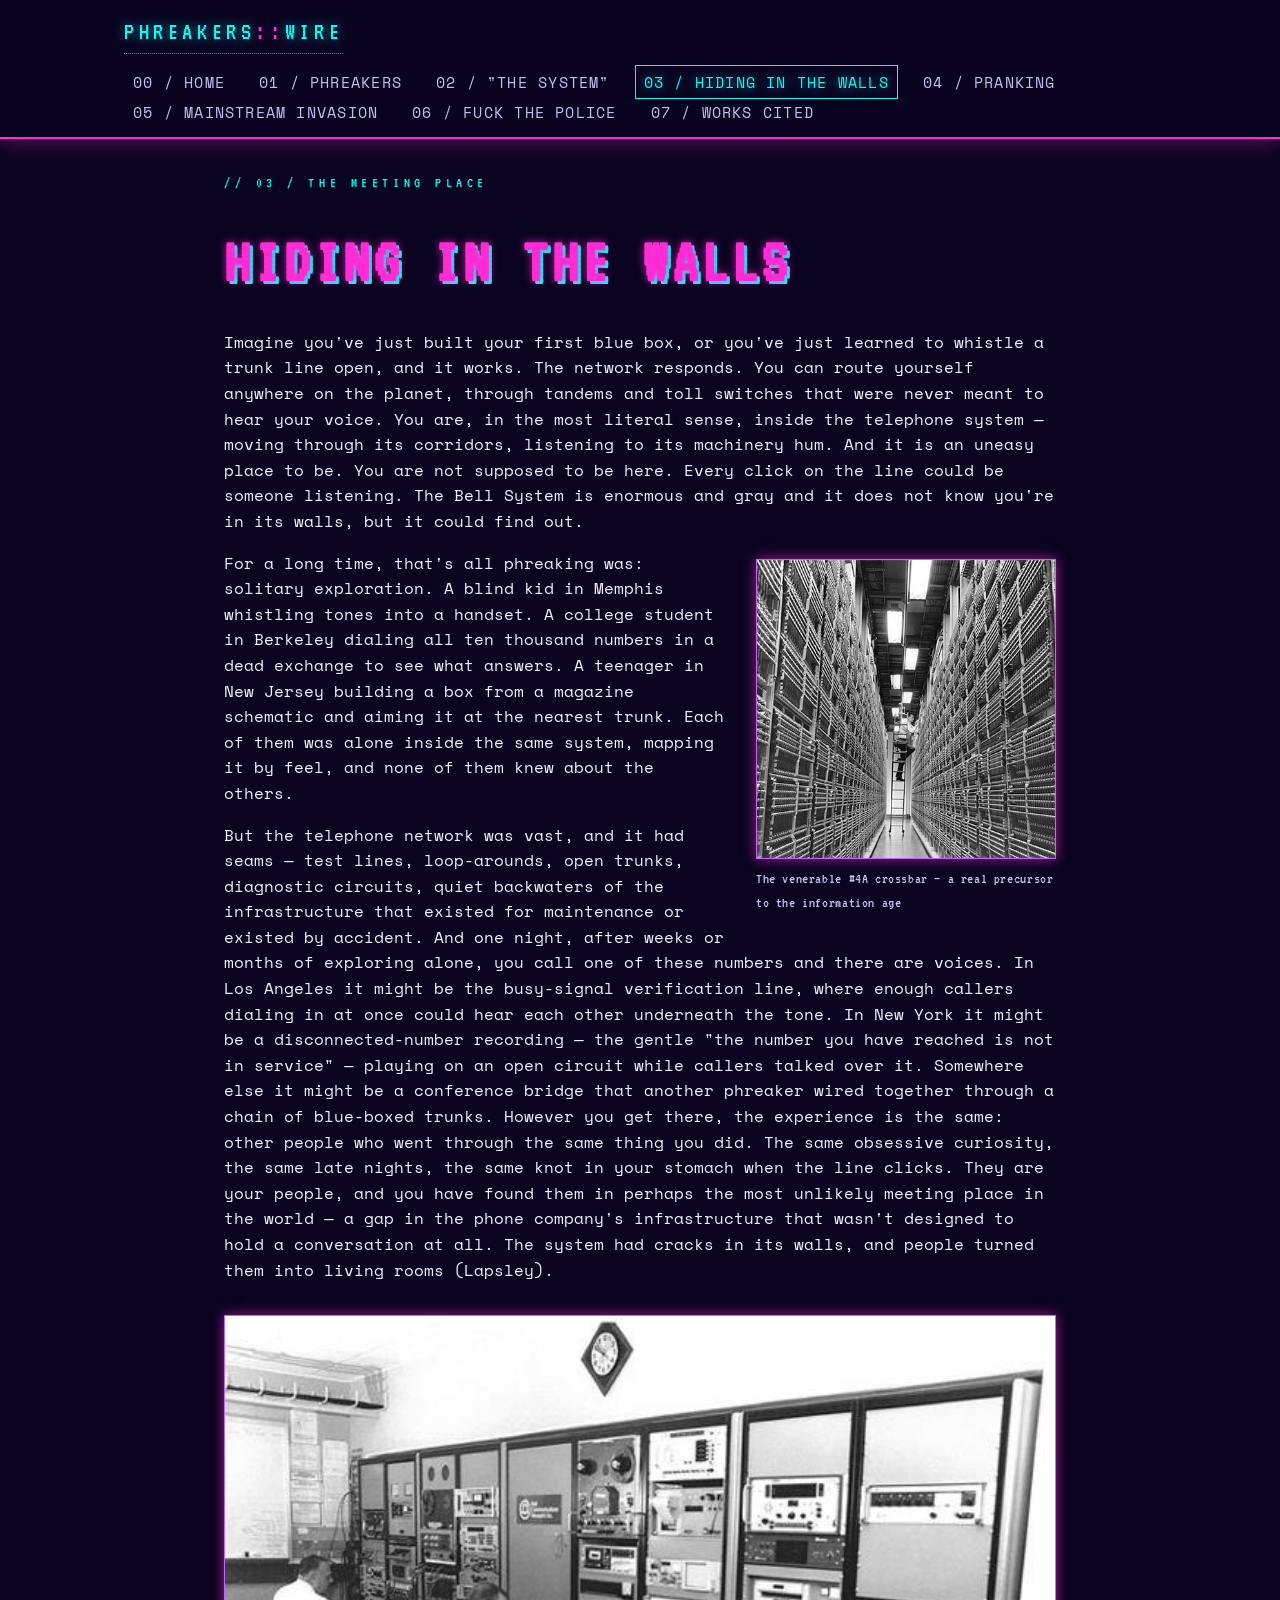
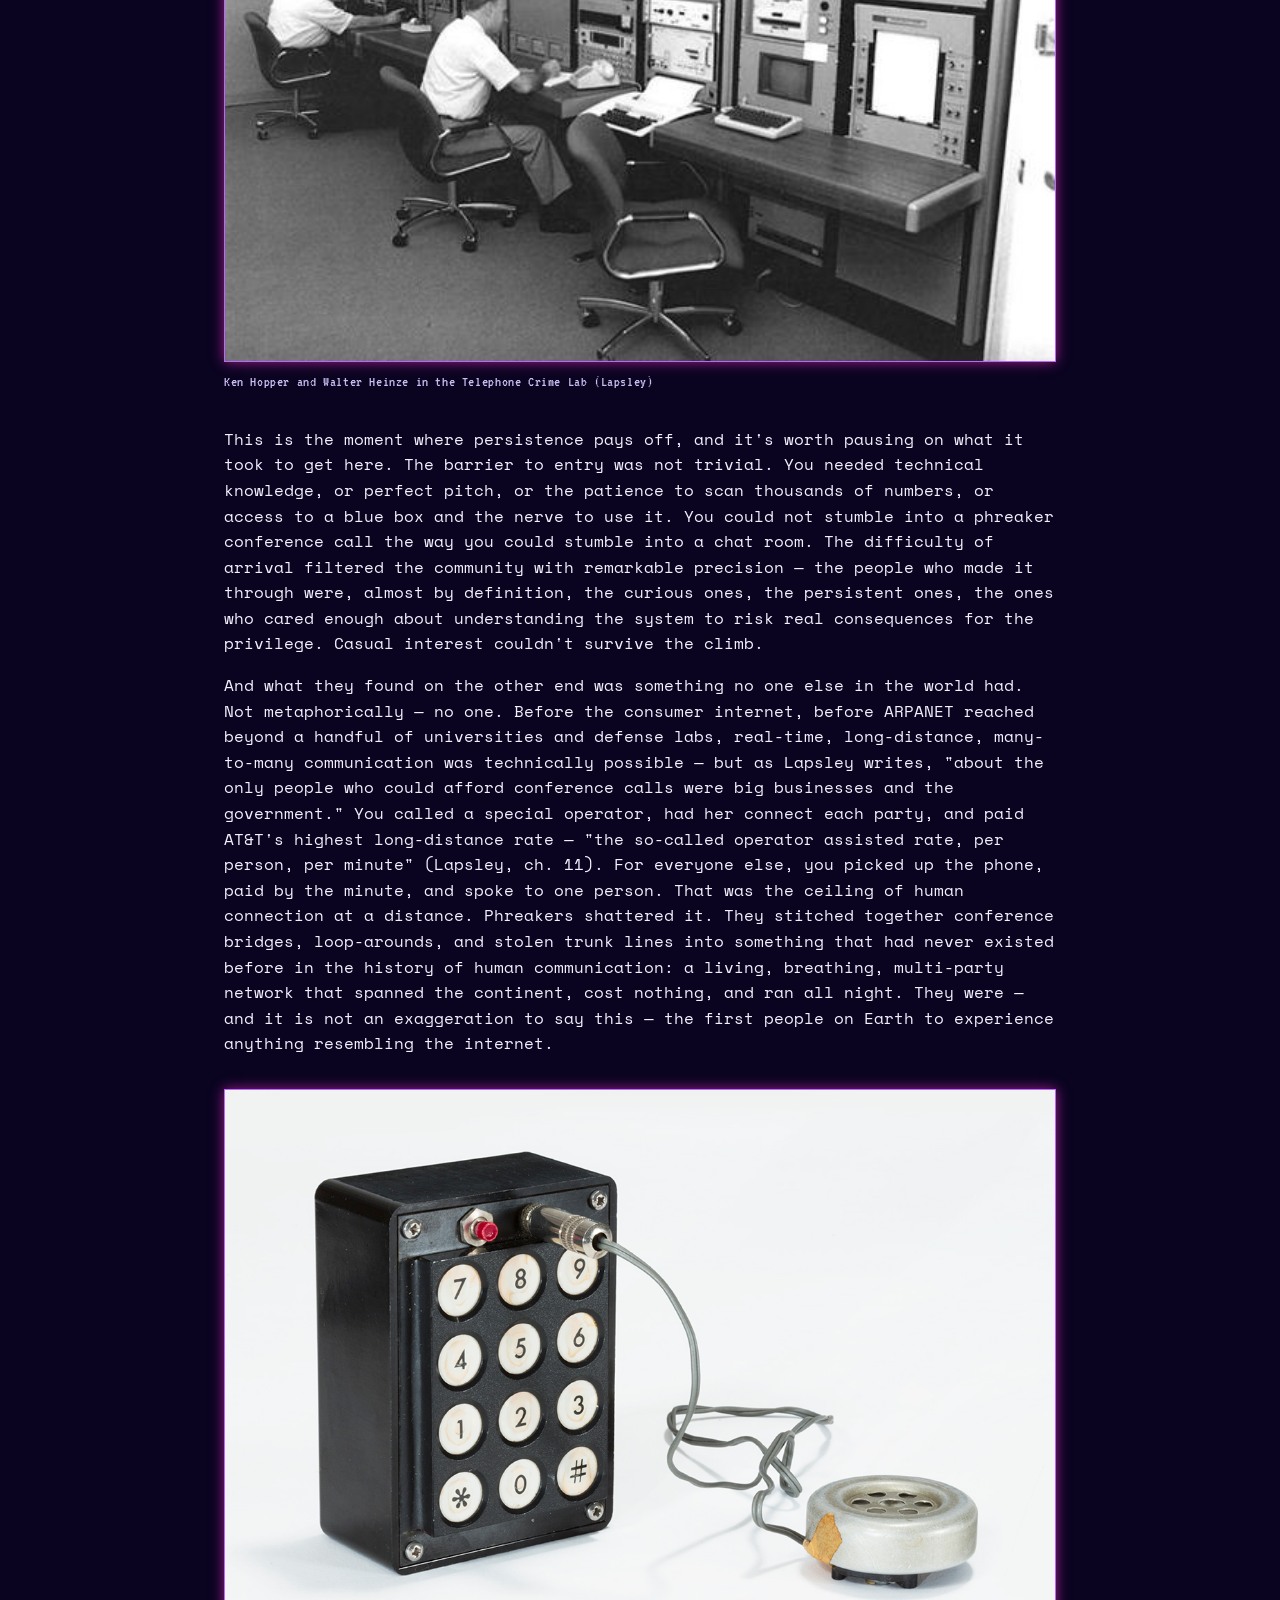
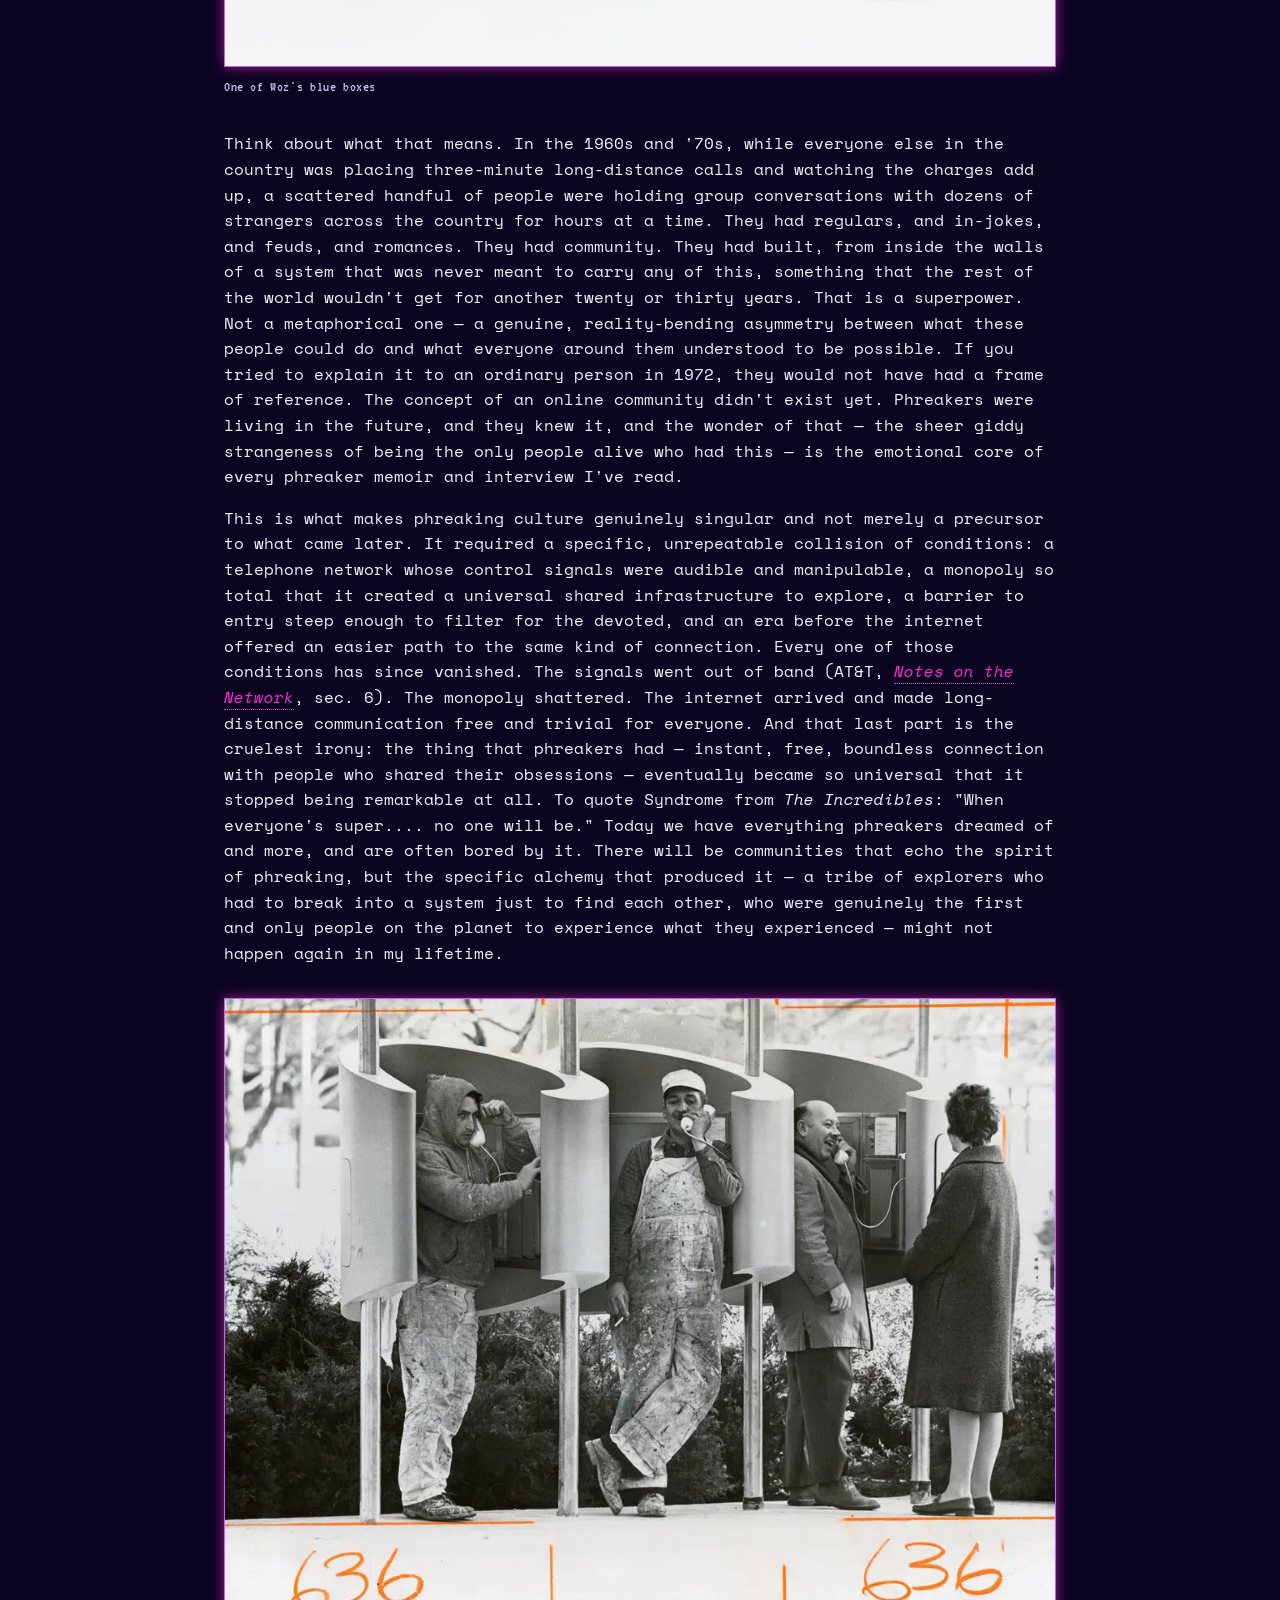
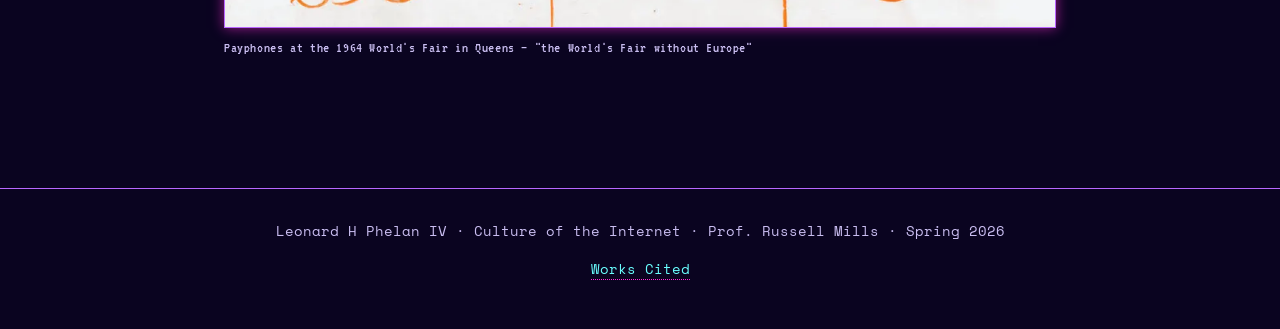
==== pages/hiding-in-the-walls.html @ a0d48038 "updates" ====
<!doctype html>
<html lang="en">
<head>
  <meta charset="utf-8" />
  <meta name="viewport" content="width=device-width, initial-scale=1" />
  <title>Hiding in the Walls // PHREAKERS :: WIRE</title>
  <link rel="icon" type="image/png" href="/assets/favicon.png" />
  <link rel="preconnect" href="https://fonts.googleapis.com" />
  <link rel="preconnect" href="https://fonts.gstatic.com" crossorigin />
  <link rel="stylesheet" href="https://fonts.googleapis.com/css2?family=VT323&family=Space+Mono:wght@400;700&display=swap" />
  <link rel="stylesheet" href="/css/theme.css" />
</head>
<body>
  <div id="site-header"></div>

  <main class="page">
    <p class="section-label">// 03 / the meeting place</p>
    <h1>HIDING IN THE WALLS</h1>

    <p>
      Imagine you've just built your first blue box, or you've just learned to
      whistle a trunk line open, and it works. The network responds. You can route
      yourself anywhere on the planet, through tandems and toll switches that were
      never meant to hear your voice. You are, in the most literal sense, inside the
      telephone system — moving through its corridors, listening to its machinery hum.
      And it is an uneasy place to be. You are not supposed to be here. Every click on
      the line could be someone listening. The Bell System is enormous and gray and it
      does not know you're in its walls, but it could find out.
    </p>

    <figure class="fig-right">
      <img src="/images/crossbar.jpg" alt="A #4A crossbar switching machine" />
      <figcaption>The venerable #4A crossbar — a real precursor to the information age</figcaption>
    </figure>

    <p>
      For a long time, that's all phreaking was: solitary exploration. A blind kid in
      Memphis whistling tones into a handset. A college student in Berkeley dialing all
      ten thousand numbers in a dead exchange to see what answers. A teenager in
      New Jersey building a box from a magazine schematic and aiming it at the nearest
      trunk. Each of them was alone inside the same system, mapping it by feel, and
      none of them knew about the others.
    </p>
    <p>
      But the telephone network was vast, and it had seams — test lines, loop-arounds,
      open trunks, diagnostic circuits, quiet backwaters of the infrastructure that
      existed for maintenance or existed by accident. And one night, after weeks or
      months of exploring alone, you call one of these numbers and there are voices. In
      Los Angeles it might be the busy-signal verification line, where enough callers
      dialing in at once could hear each other underneath the tone. In New York it might
      be a disconnected-number recording — the gentle "the number you have reached is
      not in service" — playing on an open circuit while callers talked over it.
      Somewhere else it might be a conference bridge that another phreaker wired together
      through a chain of blue-boxed trunks. However you get there, the experience is the
      same: other people who went through the same thing you did. The same obsessive
      curiosity, the same late nights, the same knot in your stomach when the line
      clicks. They are your people, and you have found them in perhaps the most unlikely
      meeting place in the world — a gap in the phone company's infrastructure that
      wasn't designed to hold a conversation at all. The system had cracks in its walls,
      and people turned them into living rooms (Lapsley).
    </p>

    <figure>
      <img src="/images/telephone-crime-lab.jpg" alt="Ken Hopper and Walter Heinze in the Telephone Crime Lab" />
      <figcaption>Ken Hopper and Walter Heinze in the Telephone Crime Lab (Lapsley)</figcaption>
    </figure>

    <p>
      This is the moment where persistence pays off, and it's worth pausing on what it
      took to get here. The barrier to entry was not trivial. You needed technical
      knowledge, or perfect pitch, or the patience to scan thousands of numbers, or
      access to a blue box and the nerve to use it. You could not stumble into a
      phreaker conference call the way you could stumble into a chat room. The
      difficulty of arrival filtered the community with remarkable precision — the
      people who made it through were, almost by definition, the curious ones, the
      persistent ones, the ones who cared enough about understanding the system to
      risk real consequences for the privilege. Casual interest couldn't survive the
      climb.
    </p>
    <p>
      And what they found on the other end was something no one else in the world had.
      Not metaphorically — no one. Before the consumer internet, before ARPANET reached
      beyond a handful of universities and defense labs, real-time, long-distance,
      many-to-many communication was technically possible — but as Lapsley writes,
      "about the only people who could afford conference calls were big businesses and
      the government." You called a special operator, had her connect each party, and
      paid AT&amp;T's highest long-distance rate — "the so-called operator assisted
      rate, per person, per minute" (Lapsley, ch. 11). For everyone else, you picked up
      the phone, paid by the minute, and spoke to one person. That was the ceiling of
      human connection at a distance. Phreakers shattered it. They stitched together
      conference bridges, loop-arounds, and stolen trunk lines into something that had
      never existed before in the history of human communication: a living, breathing,
      multi-party network that spanned the continent, cost nothing, and ran all night.
      They were — and it is not an exaggeration to say this — the first people on Earth
      to experience anything resembling the internet.
    </p>

    <figure>
      <img src="/images/woz-blue-box.jpg" alt="One of Steve Wozniak's blue boxes" />
      <figcaption>One of Woz's blue boxes</figcaption>
    </figure>

    <p>
      Think about what that means. In the 1960s and '70s, while everyone else in the
      country was placing three-minute long-distance calls and watching the charges add
      up, a scattered handful of people were holding group conversations with dozens of
      strangers across the country for hours at a time. They had regulars, and in-jokes,
      and feuds, and romances. They had community. They had built, from inside the walls
      of a system that was never meant to carry any of this, something that the rest of
      the world wouldn't get for another twenty or thirty years. That is a superpower.
      Not a metaphorical one — a genuine, reality-bending asymmetry between what these
      people could do and what everyone around them understood to be possible. If you
      tried to explain it to an ordinary person in 1972, they would not have had a frame
      of reference. The concept of an online community didn't exist yet. Phreakers were
      living in the future, and they knew it, and the wonder of that — the sheer giddy
      strangeness of being the only people alive who had this — is the emotional core of
      every phreaker memoir and interview I've read.
    </p>
    <p>
      This is what makes phreaking culture genuinely singular and not merely a precursor
      to what came later. It required a specific, unrepeatable collision of conditions: a
      telephone network whose control signals were audible and manipulable, a monopoly so
      total that it created a universal shared infrastructure to explore, a barrier to
      entry steep enough to filter for the devoted, and an era before the internet
      offered an easier path to the same kind of connection. Every one of those conditions
      has since vanished. The signals went out of band (AT&amp;T,
      <a href="/documents/notn1980.pdf"><em>Notes on the Network</em></a>, sec. 6). The
      monopoly shattered. The internet arrived and made long-distance communication free
      and trivial for everyone. And that last part is the cruelest irony: the thing that
      phreakers had — instant, free, boundless connection with people who shared their
      obsessions — eventually became so universal that it stopped being remarkable at all.
      To quote Syndrome from <em>The Incredibles</em>: "When everyone's super.... no one
      will be." Today we have everything phreakers dreamed of and more, and are often
      bored by it. There will be communities that echo the spirit of phreaking, but the
      specific alchemy that produced it — a tribe of explorers who had to break into a
      system just to find each other, who were genuinely the first and only people on the
      planet to experience what they experienced — might not happen again in my lifetime.
    </p>

    <figure>
      <img src="/images/payphones.webp" alt="Row of payphones at the 1964 World's Fair" />
      <figcaption>Payphones at the 1964 World's Fair in Queens — "the World's Fair without Europe"</figcaption>
    </figure>
  </main>

  <div id="site-footer"></div>
  <script src="/js/nav.js"></script>
</body>
</html>
---- css/theme.css ----
/* ============================================================
   PHREAKERS // vaporwave theme
   palette + typography + base elements
   ============================================================ */

:root {
  --bg-deep:      #0a0420;
  --bg:           #1a0933;
  --bg-soft:      #2d1b4e;
  --grid:         #ff2cd6;
  --magenta:      #ff2cd6;
  --cyan:         #00fff7;
  --cyan-soft:    #6affff;
  --violet:       #b967ff;
  --yellow:       #fffb96;
  --ink:          #f5f0ff;
  --ink-dim:      #c9bdf0;
  --shadow-pink:  0 0 12px rgba(255, 44, 214, 0.6);
  --shadow-cyan:  0 0 12px rgba(0, 255, 247, 0.6);

  --font-display: "VT323", "IBM Plex Mono", "Courier New", monospace;
  --font-body:    "Space Mono", "IBM Plex Mono", "Courier New", monospace;
}

* { box-sizing: border-box; }

html, body {
  margin: 0;
  padding: 0;
  background: var(--bg-deep);
  color: var(--ink);
  font-family: var(--font-body);
  font-size: 16px;
  line-height: 1.6;
  min-height: 100vh;
}

/* ------------------------------------------------------------
   background — sun + grid horizon, fixed behind everything
   ------------------------------------------------------------ */
body::before {
  content: "";
  position: fixed;
  inset: 0;
  z-index: -2;
  background:
    radial-gradient(ellipse at 50% 38%, rgba(255, 44, 214, 0.35) 0%, transparent 45%),
    radial-gradient(ellipse at 50% 70%, rgba(0, 255, 247, 0.18) 0%, transparent 55%),
    linear-gradient(180deg, #0a0420 0%, #1a0933 45%, #2d1b4e 70%, #ff2cd6 95%, #fffb96 100%);
}

body::after {
  content: "";
  position: fixed;
  inset: 0;
  z-index: -1;
  pointer-events: none;
  background:
    repeating-linear-gradient(
      0deg,
      transparent 0px,
      transparent 3px,
      rgba(0, 0, 0, 0.18) 3px,
      rgba(0, 0, 0, 0.18) 4px
    );
  mix-blend-mode: multiply;
  opacity: 0.55;
}

/* ------------------------------------------------------------
   layout
   ------------------------------------------------------------ */
.page {
  max-width: 880px;
  margin: 0 auto;
  padding: 2rem 1.5rem 6rem;
}

.site-header {
  border-bottom: 2px solid var(--magenta);
  box-shadow: 0 4px 20px rgba(255, 44, 214, 0.3);
  background: rgba(10, 4, 32, 0.85);
  backdrop-filter: blur(4px);
  position: sticky;
  top: 0;
  z-index: 10;
}

.site-header__inner {
  max-width: 1080px;
  margin: 0 auto;
  padding: 0.75rem 1.5rem;
  display: flex;
  align-items: center;
  justify-content: space-between;
  flex-wrap: wrap;
  gap: 1rem;
}

.site-header__brand {
  font-family: var(--font-display);
  font-size: 1.6rem;
  letter-spacing: 0.18em;
  color: var(--cyan);
  text-shadow: var(--shadow-cyan);
  text-decoration: none;
}

.site-header__brand span {
  color: var(--magenta);
  text-shadow: var(--shadow-pink);
}

.site-nav ul {
  list-style: none;
  margin: 0;
  padding: 0;
  display: flex;
  flex-wrap: wrap;
  gap: 0.25rem 1rem;
}

.site-nav a {
  color: var(--ink-dim);
  text-decoration: none;
  font-size: 0.95rem;
  letter-spacing: 0.08em;
  padding: 0.3rem 0.5rem;
  border: 1px solid transparent;
  transition: color 120ms, border-color 120ms, text-shadow 120ms;
}

.site-nav a:hover,
.site-nav a[aria-current="page"] {
  color: var(--cyan);
  border-color: var(--cyan);
  text-shadow: var(--shadow-cyan);
}

.site-footer {
  border-top: 1px solid var(--violet);
  padding: 2rem 1.5rem;
  text-align: center;
  font-size: 0.85rem;
  color: var(--ink-dim);
  background: rgba(10, 4, 32, 0.6);
}

.site-footer a { color: var(--cyan-soft); }

/* ------------------------------------------------------------
   typography
   ------------------------------------------------------------ */
h1, h2, h3 {
  font-family: var(--font-display);
  letter-spacing: 0.06em;
  margin: 2rem 0 1rem;
}

h1 {
  font-size: clamp(2.4rem, 6vw, 4rem);
  color: var(--magenta);
  text-shadow:
    0 0 8px rgba(255, 44, 214, 0.7),
    3px 3px 0 var(--cyan);
  margin-top: 1rem;
}

h2 {
  font-size: clamp(1.6rem, 3.5vw, 2.4rem);
  color: var(--cyan);
  text-shadow: var(--shadow-cyan);
  border-bottom: 1px dashed var(--violet);
  padding-bottom: 0.4rem;
  clear: both;
}

h3 {
  font-size: 1.25rem;
  color: var(--yellow);
}

a {
  color: var(--magenta);
  text-decoration: none;
  border-bottom: 1px dotted var(--magenta);
  transition: color 120ms, border-color 120ms;
}

a:hover {
  color: var(--cyan);
  border-bottom-color: var(--cyan);
}

p { margin: 0 0 1rem; }

blockquote {
  border-left: 3px solid var(--magenta);
  margin: 1.5rem 0;
  padding: 0.5rem 1rem;
  background: rgba(255, 44, 214, 0.08);
  color: var(--ink-dim);
  font-style: italic;
}

code {
  font-family: var(--font-body);
  background: rgba(0, 255, 247, 0.1);
  border: 1px solid rgba(0, 255, 247, 0.3);
  padding: 0.05rem 0.35rem;
  font-size: 0.95em;
  color: var(--cyan-soft);
}

/* ------------------------------------------------------------
   reusable components
   ------------------------------------------------------------ */
.tagline {
  font-family: var(--font-display);
  font-size: 1.4rem;
  color: var(--yellow);
  letter-spacing: 0.2em;
  text-transform: uppercase;
  margin: 0 0 2rem;
  text-shadow: 2px 2px 0 var(--magenta);
}

.card {
  border: 1px solid var(--violet);
  background: rgba(45, 27, 78, 0.5);
  padding: 1.25rem 1.5rem;
  margin: 1rem 0;
  box-shadow: var(--shadow-pink);
}

.section-label {
  font-family: var(--font-display);
  font-size: 0.95rem;
  color: var(--cyan);
  letter-spacing: 0.3em;
  text-transform: uppercase;
}

.scanline-pad {
  position: relative;
  padding: 1rem;
}

/* ------------------------------------------------------------
   home: back button
   ------------------------------------------------------------ */
.section-row {
  display: flex;
  align-items: center;
  gap: 0.75rem;
  margin-top: 1rem;
}

.section-row .section-label {
  margin: 0;
}

.back-btn {
  font-family: var(--font-display);
  font-size: 1.4rem;
  letter-spacing: 0.2em;
  color: var(--cyan);
  text-decoration: none;
  border: none;
  border-bottom: none;
  white-space: nowrap;
  transition: color 120ms, text-shadow 120ms;
}

.back-btn:hover {
  color: var(--magenta);
  text-shadow: var(--shadow-pink);
  border-bottom: none;
}

/* ------------------------------------------------------------
   home: nav cards
   ------------------------------------------------------------ */
.nav-cards {
  display: grid;
  grid-template-columns: repeat(auto-fit, minmax(220px, 1fr));
  gap: 1rem;
  margin: 2rem 0;
}

.nav-card {
  display: block;
  border: 1px solid var(--cyan);
  background: rgba(0, 255, 247, 0.05);
  padding: 1.25rem;
  color: var(--ink);
  border-bottom: 1px solid var(--cyan);
  transition: transform 150ms, box-shadow 150ms, background 150ms;
}

.nav-card:hover {
  transform: translate(-2px, -2px);
  box-shadow: 4px 4px 0 var(--magenta);
  background: rgba(255, 44, 214, 0.08);
  color: var(--ink);
}

.nav-card__num {
  font-family: var(--font-display);
  font-size: 1.4rem;
  color: var(--magenta);
  letter-spacing: 0.15em;
}

.nav-card__title {
  font-family: var(--font-display);
  font-size: 1.4rem;
  color: var(--cyan);
  margin: 0.25rem 0 0.5rem;
}

.nav-card__blurb {
  font-size: 0.9rem;
  color: var(--ink-dim);
  margin: 0;
}

/* ------------------------------------------------------------
   responsive
   ------------------------------------------------------------ */
/* ------------------------------------------------------------
   figures and media
   ------------------------------------------------------------ */
figure {
  margin: 2rem 0;
  padding: 0;
}

figure img,
figure video {
  width: 100%;
  display: block;
  border: 1px solid var(--violet);
  box-shadow: var(--shadow-pink);
}

figcaption {
  font-family: var(--font-display);
  font-size: 0.95rem;
  color: var(--ink-dim);
  margin-top: 0.5rem;
  letter-spacing: 0.04em;
}

.fig-right {
  float: right;
  max-width: 300px;
  margin: 0.5rem 0 1.5rem 1.5rem;
}

/* ------------------------------------------------------------
   works cited (hanging indent)
   ------------------------------------------------------------ */
.works-cited p {
  padding-left: 2rem;
  text-indent: -2rem;
  margin-bottom: 0.75rem;
}

/* ------------------------------------------------------------
   responsive
   ------------------------------------------------------------ */
@media (max-width: 600px) {
  .site-header__inner { flex-direction: column; align-items: flex-start; }
  .page { padding: 1.5rem 1rem 4rem; }
  .fig-right {
    float: none;
    max-width: 100%;
    margin: 2rem 0;
  }
}
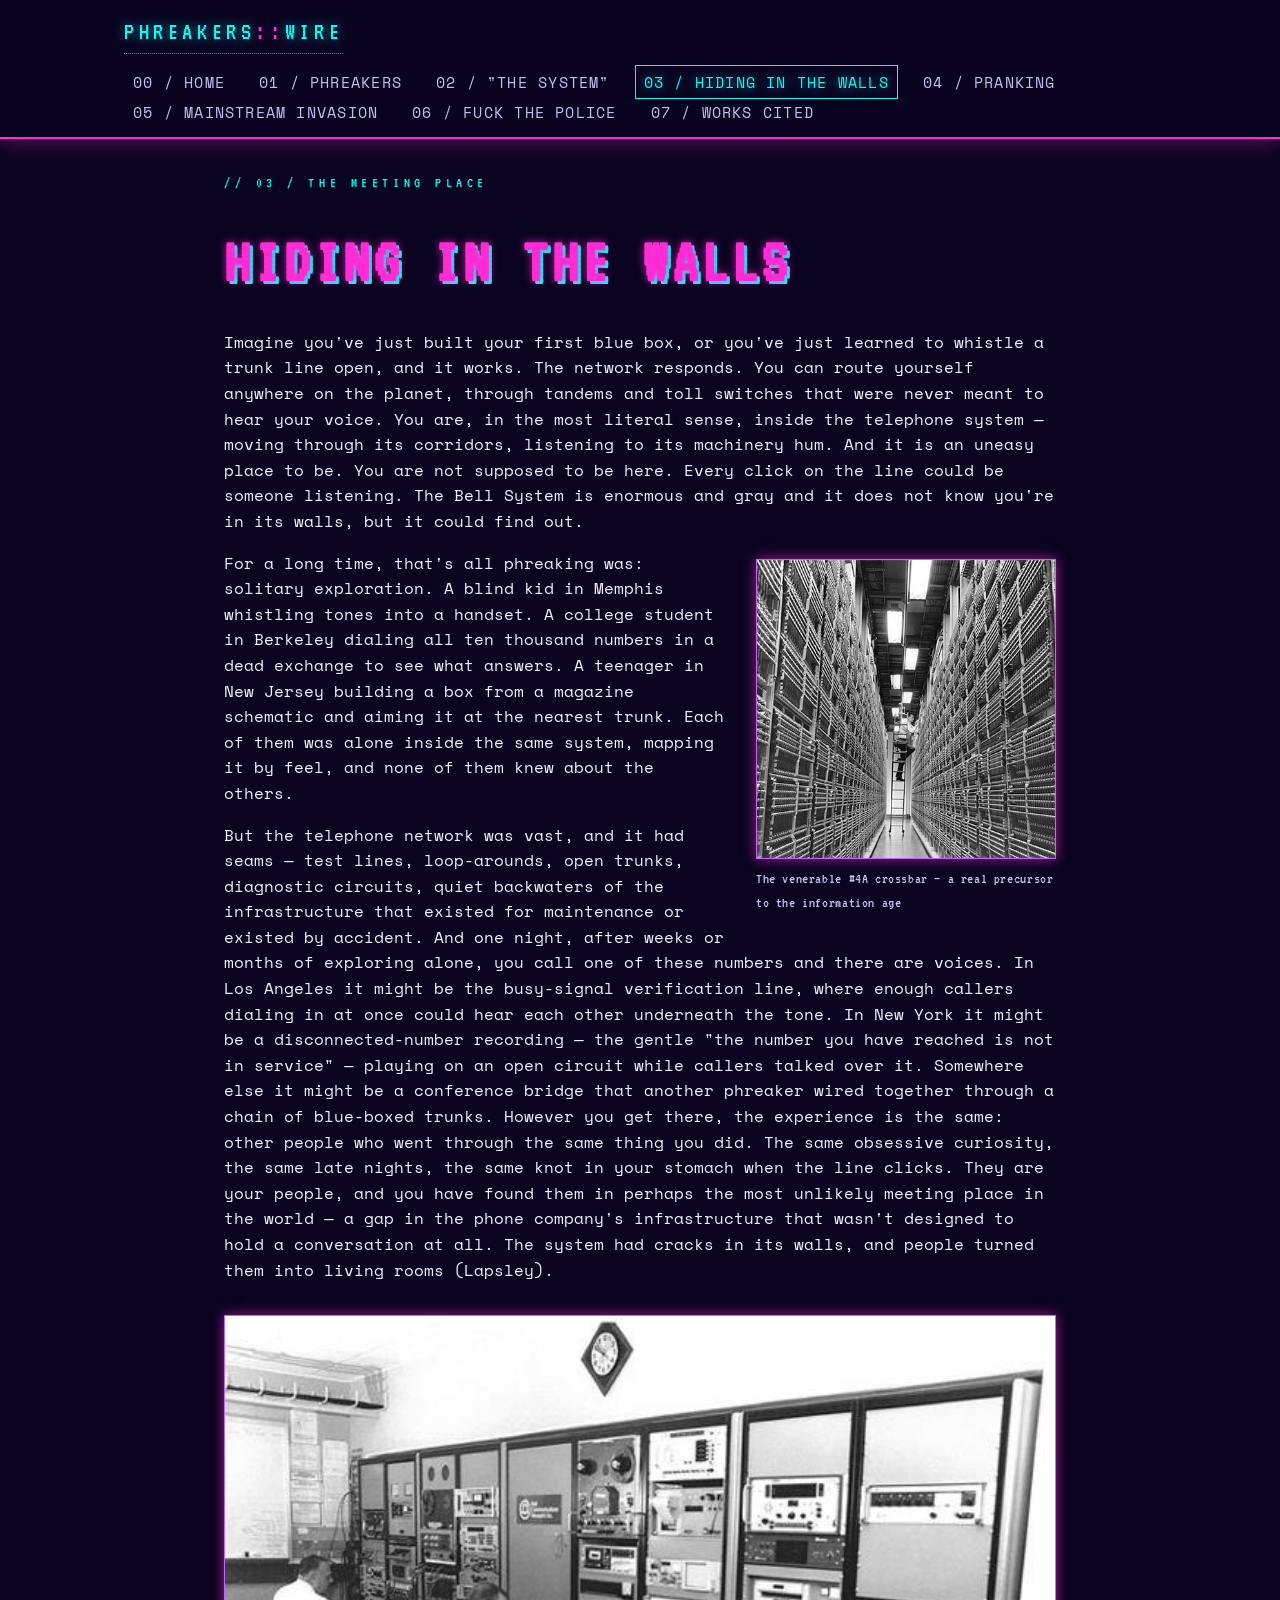
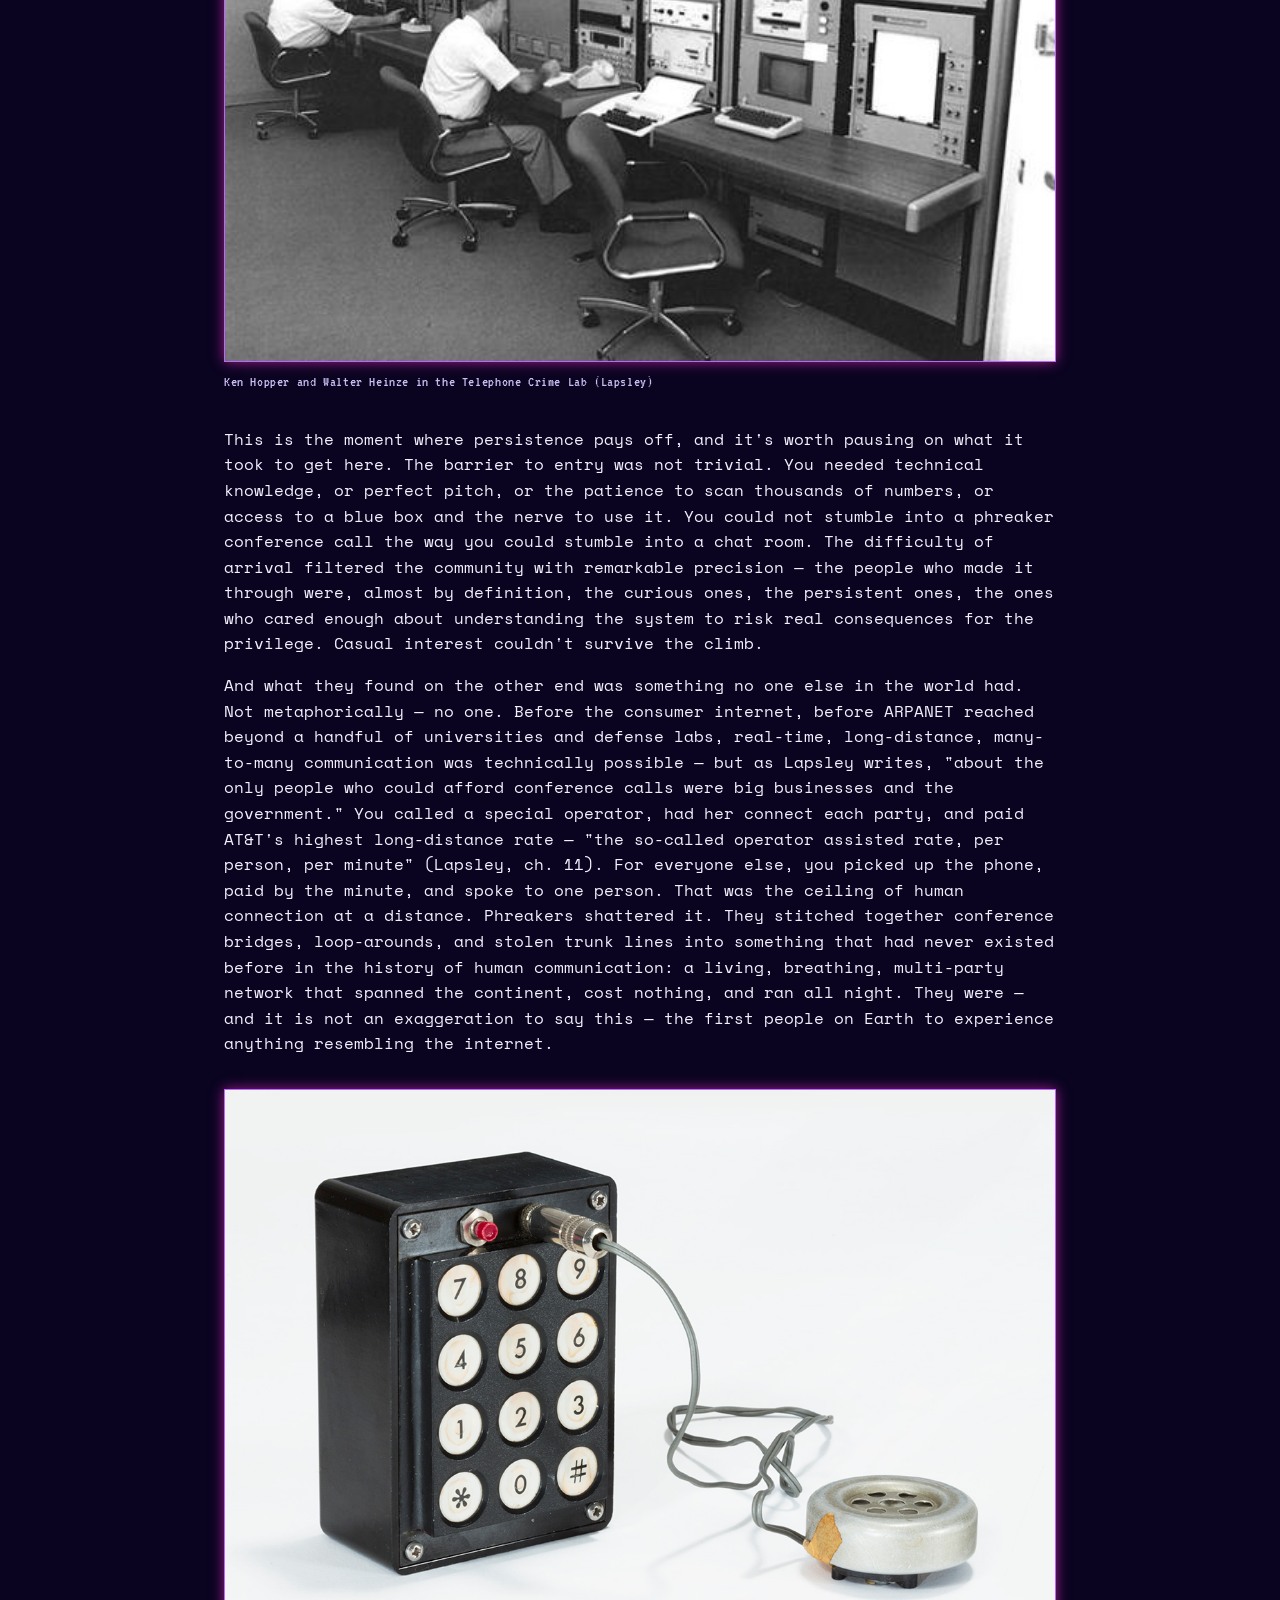
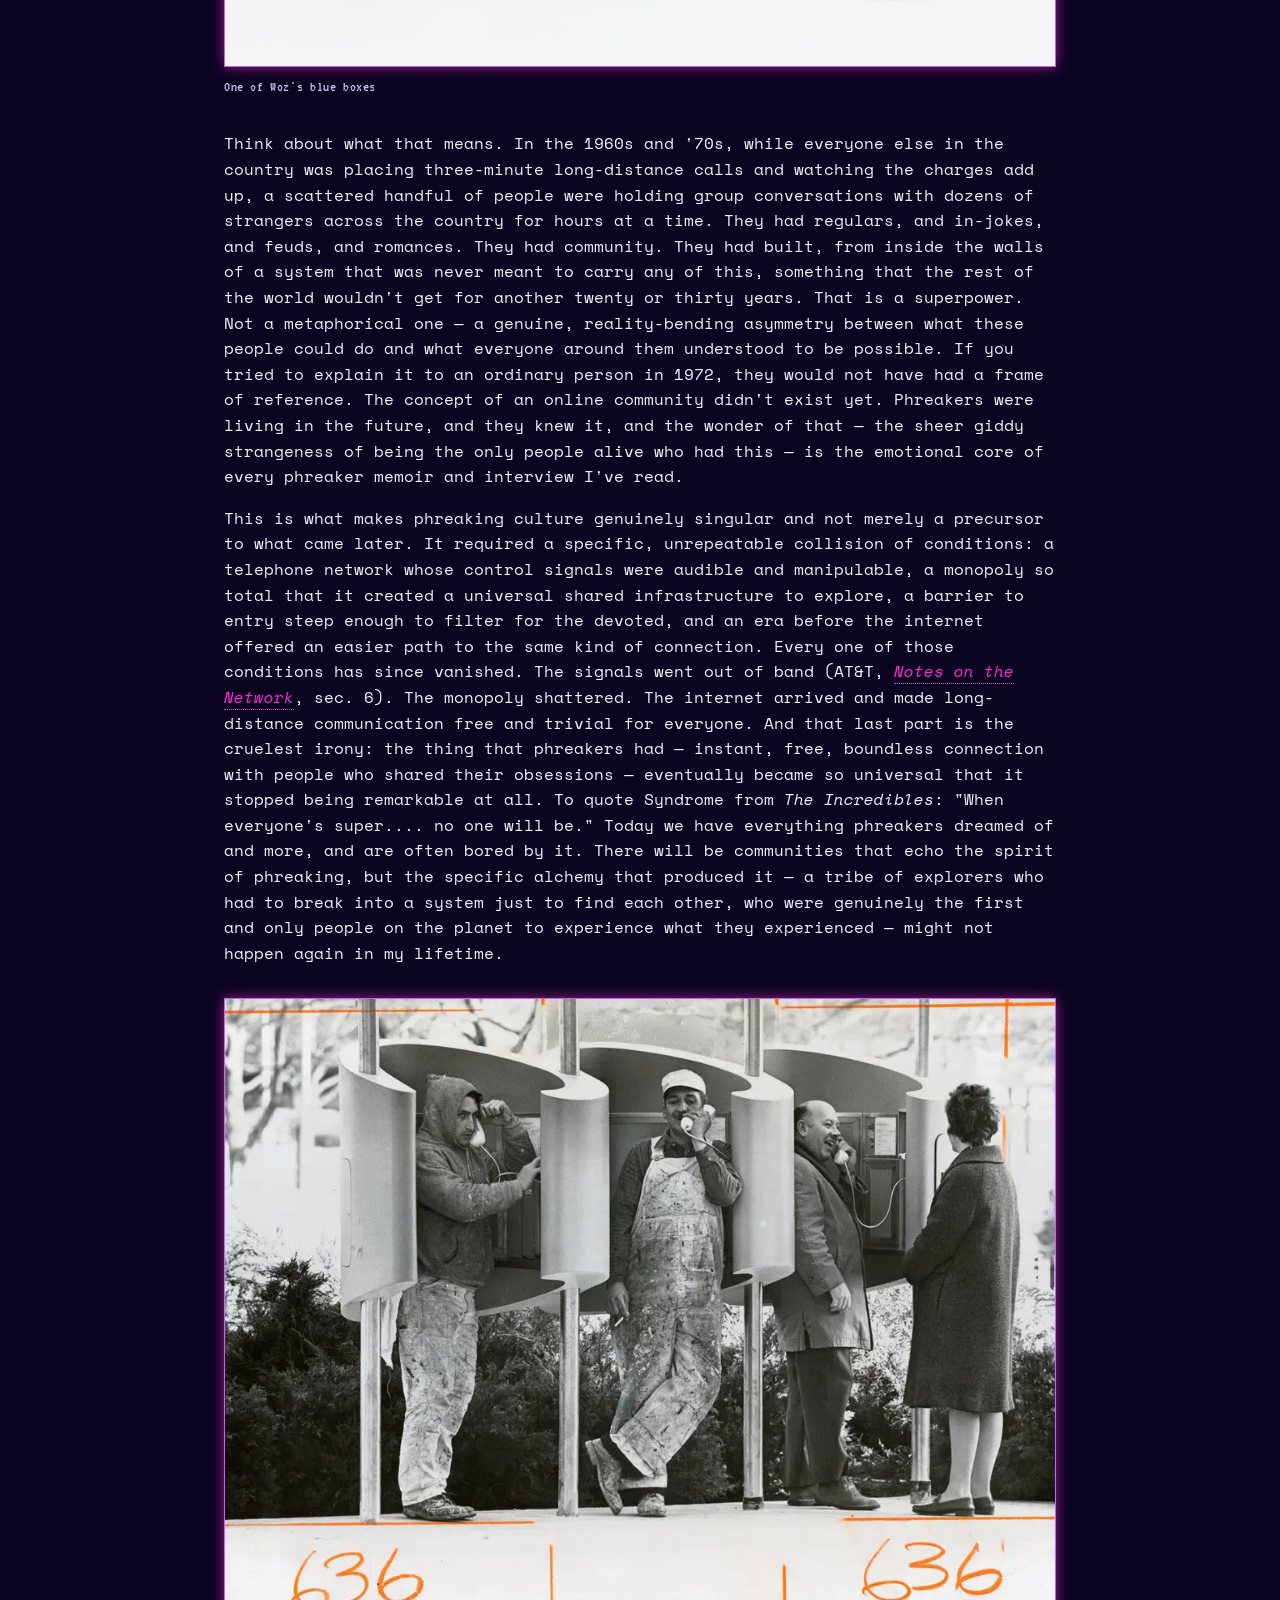
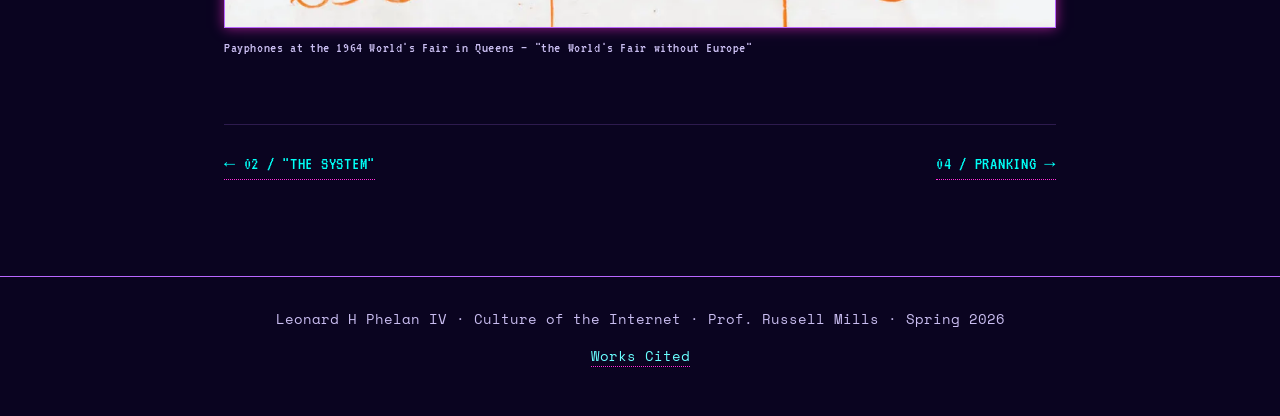
==== commit 7bba737c: "add hint to index" ====
--- a/pages/hiding-in-the-walls.html
+++ b/pages/hiding-in-the-walls.html
@@ -3,7 +3,7 @@
 <head>
   <meta charset="utf-8" />
   <meta name="viewport" content="width=device-width, initial-scale=1" />
-  <title>Hiding in the Walls // PHREAKERS :: WIRE</title>
+  <title>Hiding in the Walls // PHREAKERS // Research Project</title>
   <link rel="icon" type="image/png" href="/assets/favicon.png" />
   <link rel="preconnect" href="https://fonts.googleapis.com" />
   <link rel="preconnect" href="https://fonts.gstatic.com" crossorigin />
--- a/css/theme.css
+++ b/css/theme.css
@@ -368,10 +368,80 @@
 }
 
 /* ------------------------------------------------------------
+   hamburger button (hidden on desktop)
+   ------------------------------------------------------------ */
+.hamburger {
+  display: none;
+  background: none;
+  border: 1px solid var(--cyan);
+  padding: 0.4rem 0.45rem;
+  cursor: pointer;
+  flex-direction: column;
+  gap: 4px;
+}
+
+.hamburger span {
+  display: block;
+  width: 20px;
+  height: 2px;
+  background: var(--cyan);
+  transition: transform 200ms, opacity 200ms;
+}
+
+.sidebar-overlay {
+  display: none;
+  position: fixed;
+  inset: 0;
+  background: rgba(0, 0, 0, 0.6);
+  z-index: 9;
+}
+
+/* ------------------------------------------------------------
    responsive
    ------------------------------------------------------------ */
 @media (max-width: 600px) {
-  .site-header__inner { flex-direction: column; align-items: flex-start; }
+  .hamburger { display: flex; }
+
+  .site-header__inner {
+    flex-direction: row;
+    align-items: center;
+  }
+
+  .site-nav {
+    position: fixed;
+    top: 0;
+    right: 0;
+    width: 260px;
+    height: 100vh;
+    background: var(--bg-deep);
+    border-left: 2px solid var(--magenta);
+    box-shadow: -4px 0 20px rgba(255, 44, 214, 0.3);
+    transform: translateX(100%);
+    transition: transform 250ms ease;
+    z-index: 11;
+    padding: 2rem 1.25rem;
+    overflow-y: auto;
+  }
+
+  .site-nav.open {
+    transform: translateX(0);
+  }
+
+  .site-nav ul {
+    flex-direction: column;
+    gap: 0.5rem;
+  }
+
+  .site-nav a {
+    display: block;
+    padding: 0.6rem 0.5rem;
+    font-size: 1rem;
+  }
+
+  .sidebar-overlay.open {
+    display: block;
+  }
+
   .page { padding: 1.5rem 1rem 4rem; }
   .fig-right {
     float: none;
@@ -379,3 +449,63 @@
     margin: 2rem 0;
   }
 }
+
+/* --- page pagination (prev / next) --- */
+
+.page-pagination {
+  display: flex;
+  justify-content: space-between;
+  align-items: center;
+  margin-top: 4rem;
+  padding-top: 1.5rem;
+  border-top: 1px solid var(--bg-soft);
+}
+
+.page-pagination__link {
+  font-family: "VT323", monospace;
+  font-size: 1.15rem;
+  letter-spacing: 0.04em;
+  text-transform: uppercase;
+  color: var(--cyan);
+  text-decoration: none;
+  transition: color 0.2s, text-shadow 0.2s;
+}
+
+.page-pagination__link:hover {
+  color: var(--magenta);
+  text-shadow: var(--shadow-pink);
+}
+
+.page-pagination__next {
+  margin-left: auto;
+}
+
+/* --- lightbox --- */
+
+.zoomable {
+  cursor: zoom-in;
+}
+
+.lightbox {
+  position: fixed;
+  inset: 0;
+  z-index: 9999;
+  display: flex;
+  align-items: center;
+  justify-content: center;
+  background: rgba(0, 0, 0, 0.85);
+  cursor: zoom-out;
+  animation: lb-fade-in 0.2s ease;
+}
+
+.lightbox img {
+  max-width: 90vw;
+  max-height: 90vh;
+  border: 2px solid var(--cyan);
+  box-shadow: var(--shadow-cyan);
+}
+
+@keyframes lb-fade-in {
+  from { opacity: 0; }
+  to   { opacity: 1; }
+}
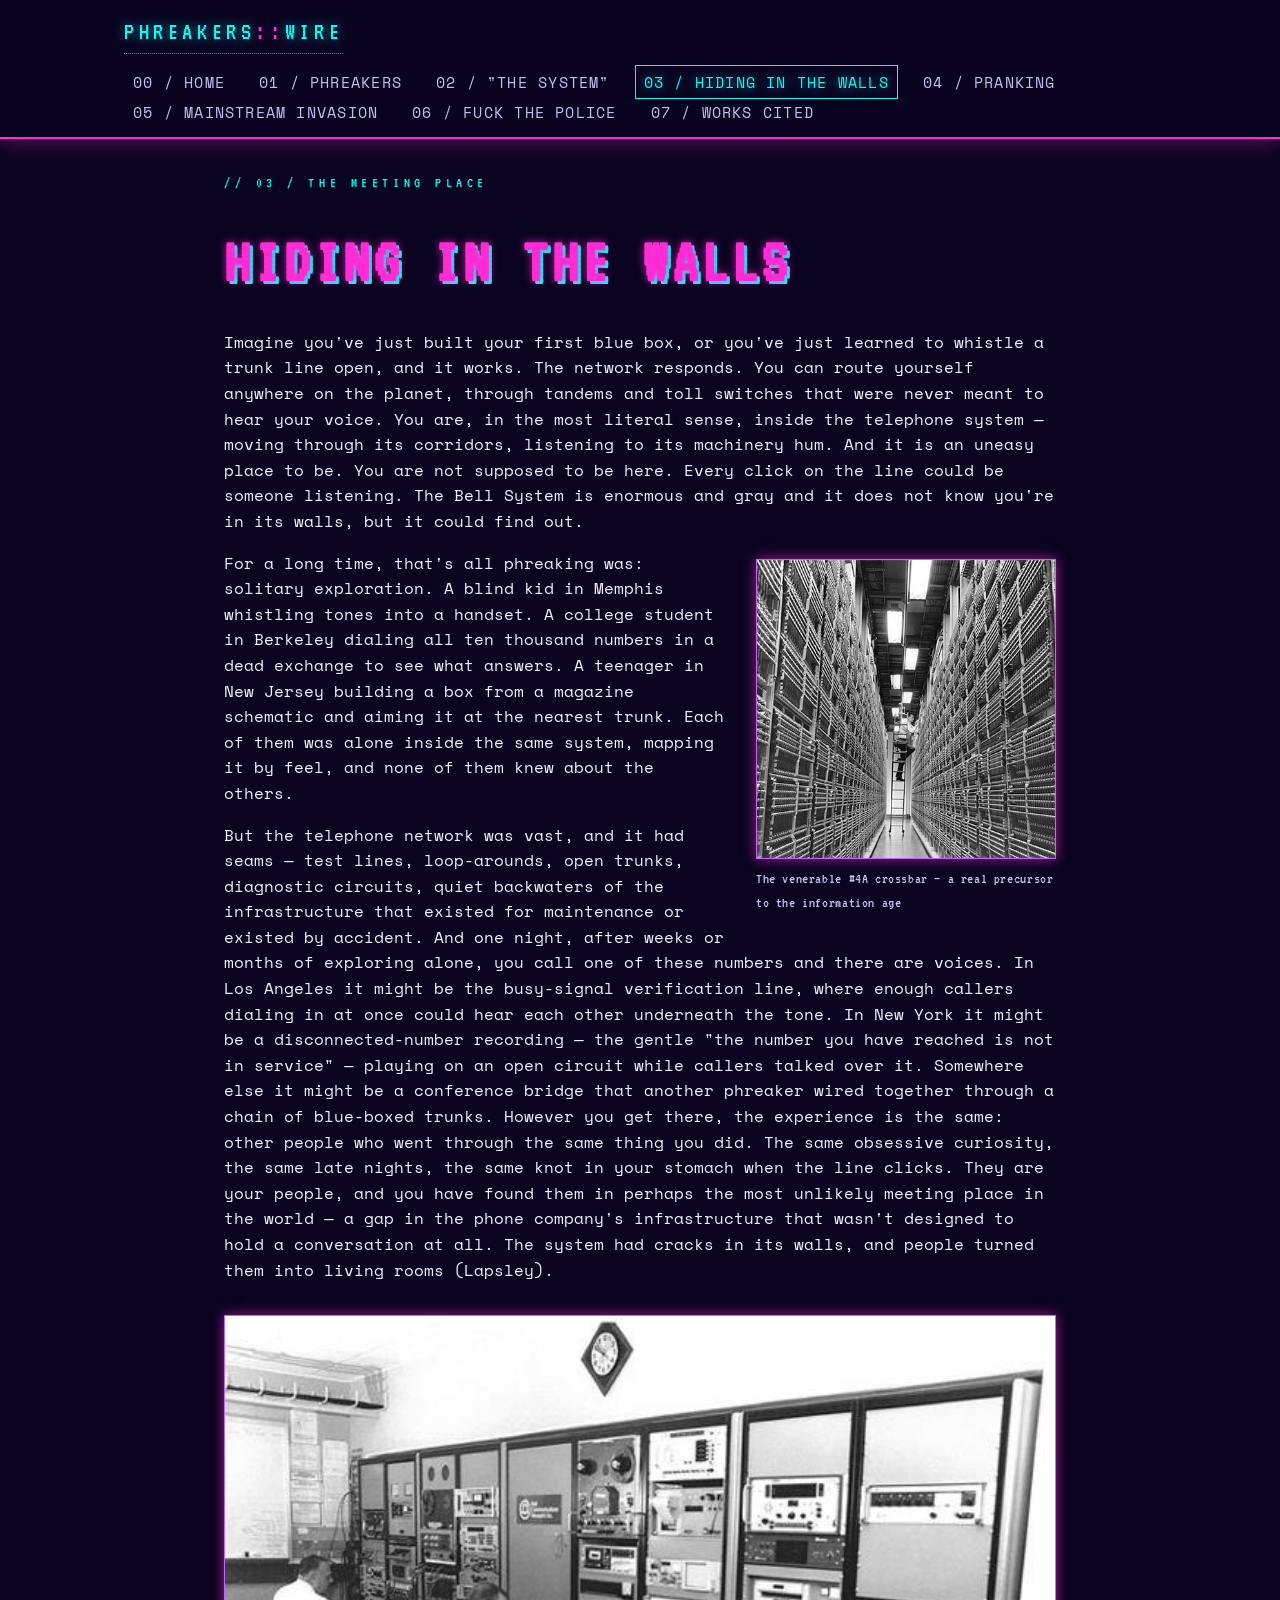
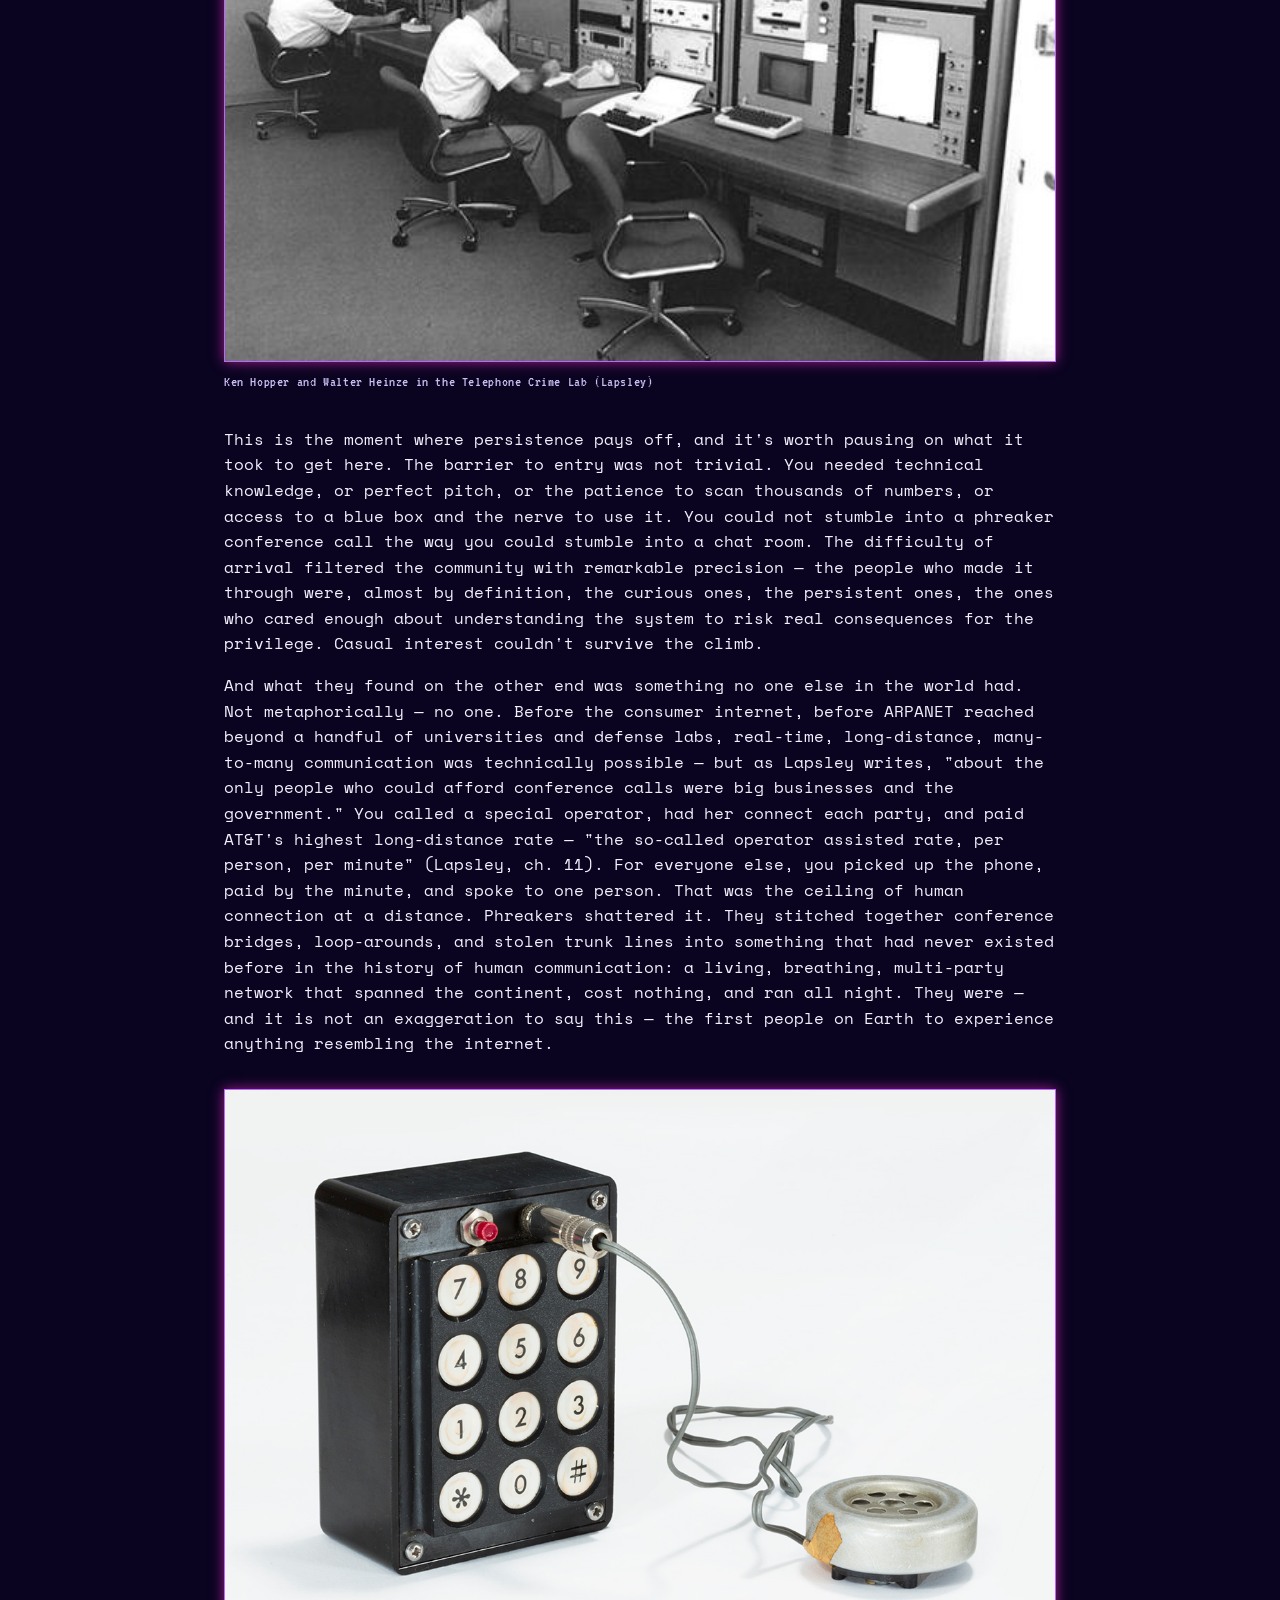
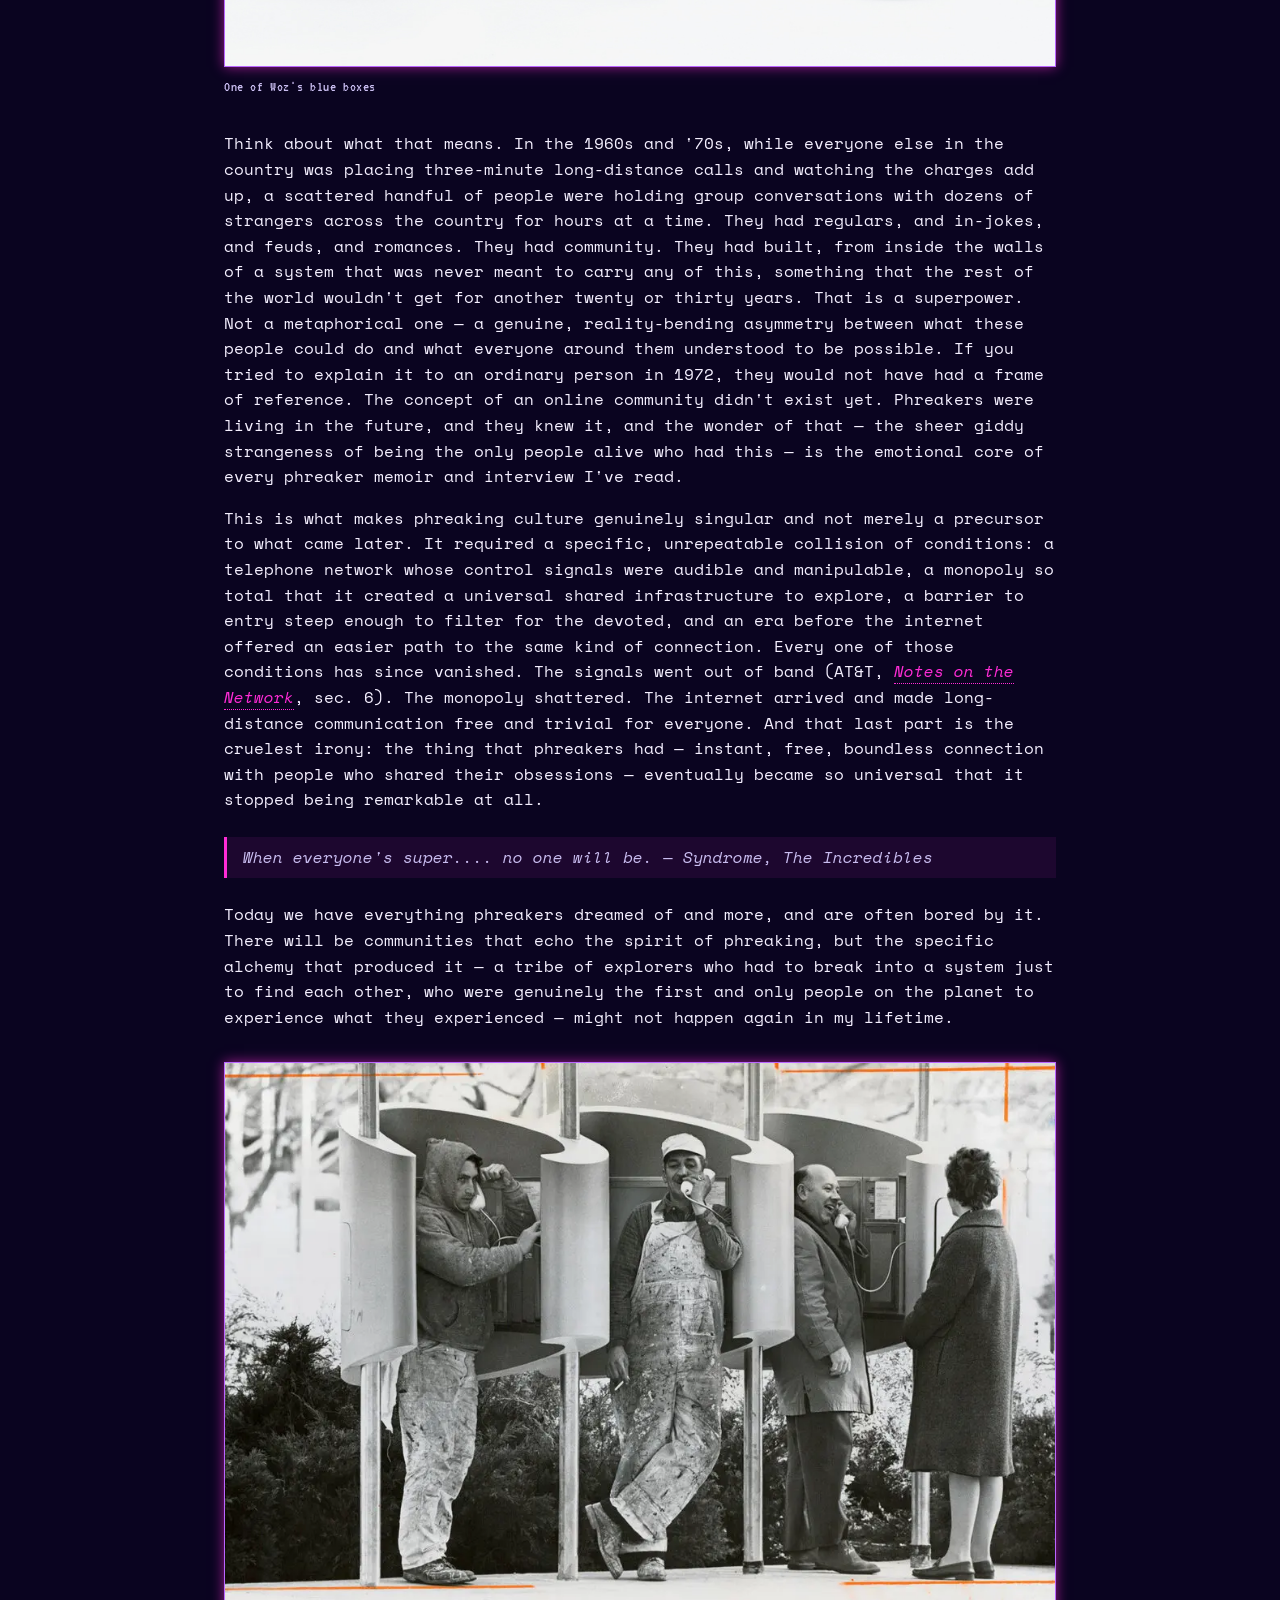
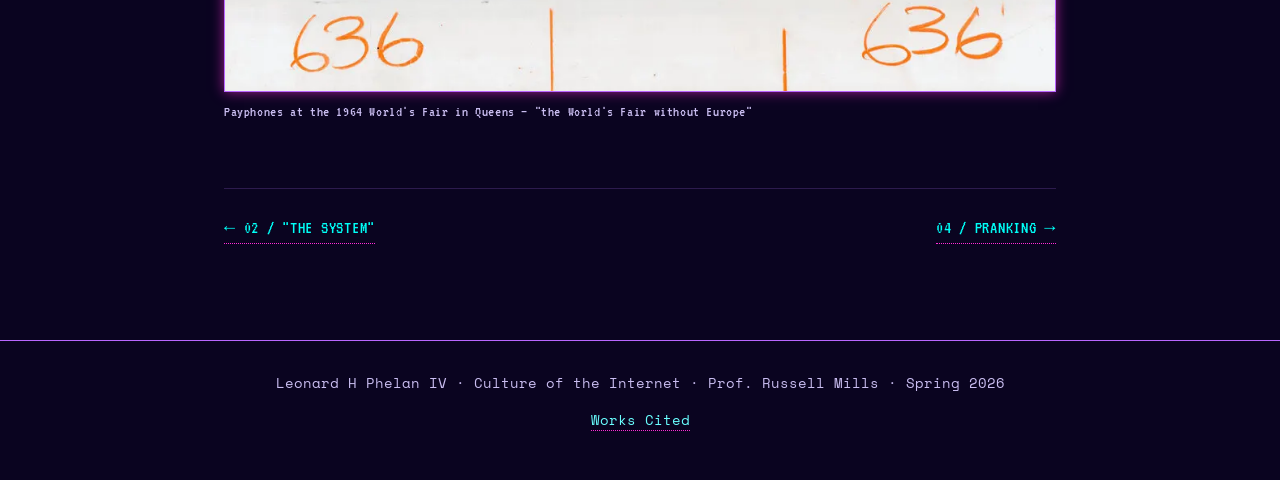
==== commit e7befa68: "add blockquote" ====
--- a/pages/hiding-in-the-walls.html
+++ b/pages/hiding-in-the-walls.html
@@ -129,8 +129,10 @@
       and trivial for everyone. And that last part is the cruelest irony: the thing that
       phreakers had — instant, free, boundless connection with people who shared their
       obsessions — eventually became so universal that it stopped being remarkable at all.
-      To quote Syndrome from <em>The Incredibles</em>: "When everyone's super.... no one
-      will be." Today we have everything phreakers dreamed of and more, and are often
+    </p>
+    <blockquote>When everyone's super.... no one will be. — Syndrome, <i>The Incredibles</i></blockquote>
+    <p>
+      Today we have everything phreakers dreamed of and more, and are often
       bored by it. There will be communities that echo the spirit of phreaking, but the
       specific alchemy that produced it — a tribe of explorers who had to break into a
       system just to find each other, who were genuinely the first and only people on the
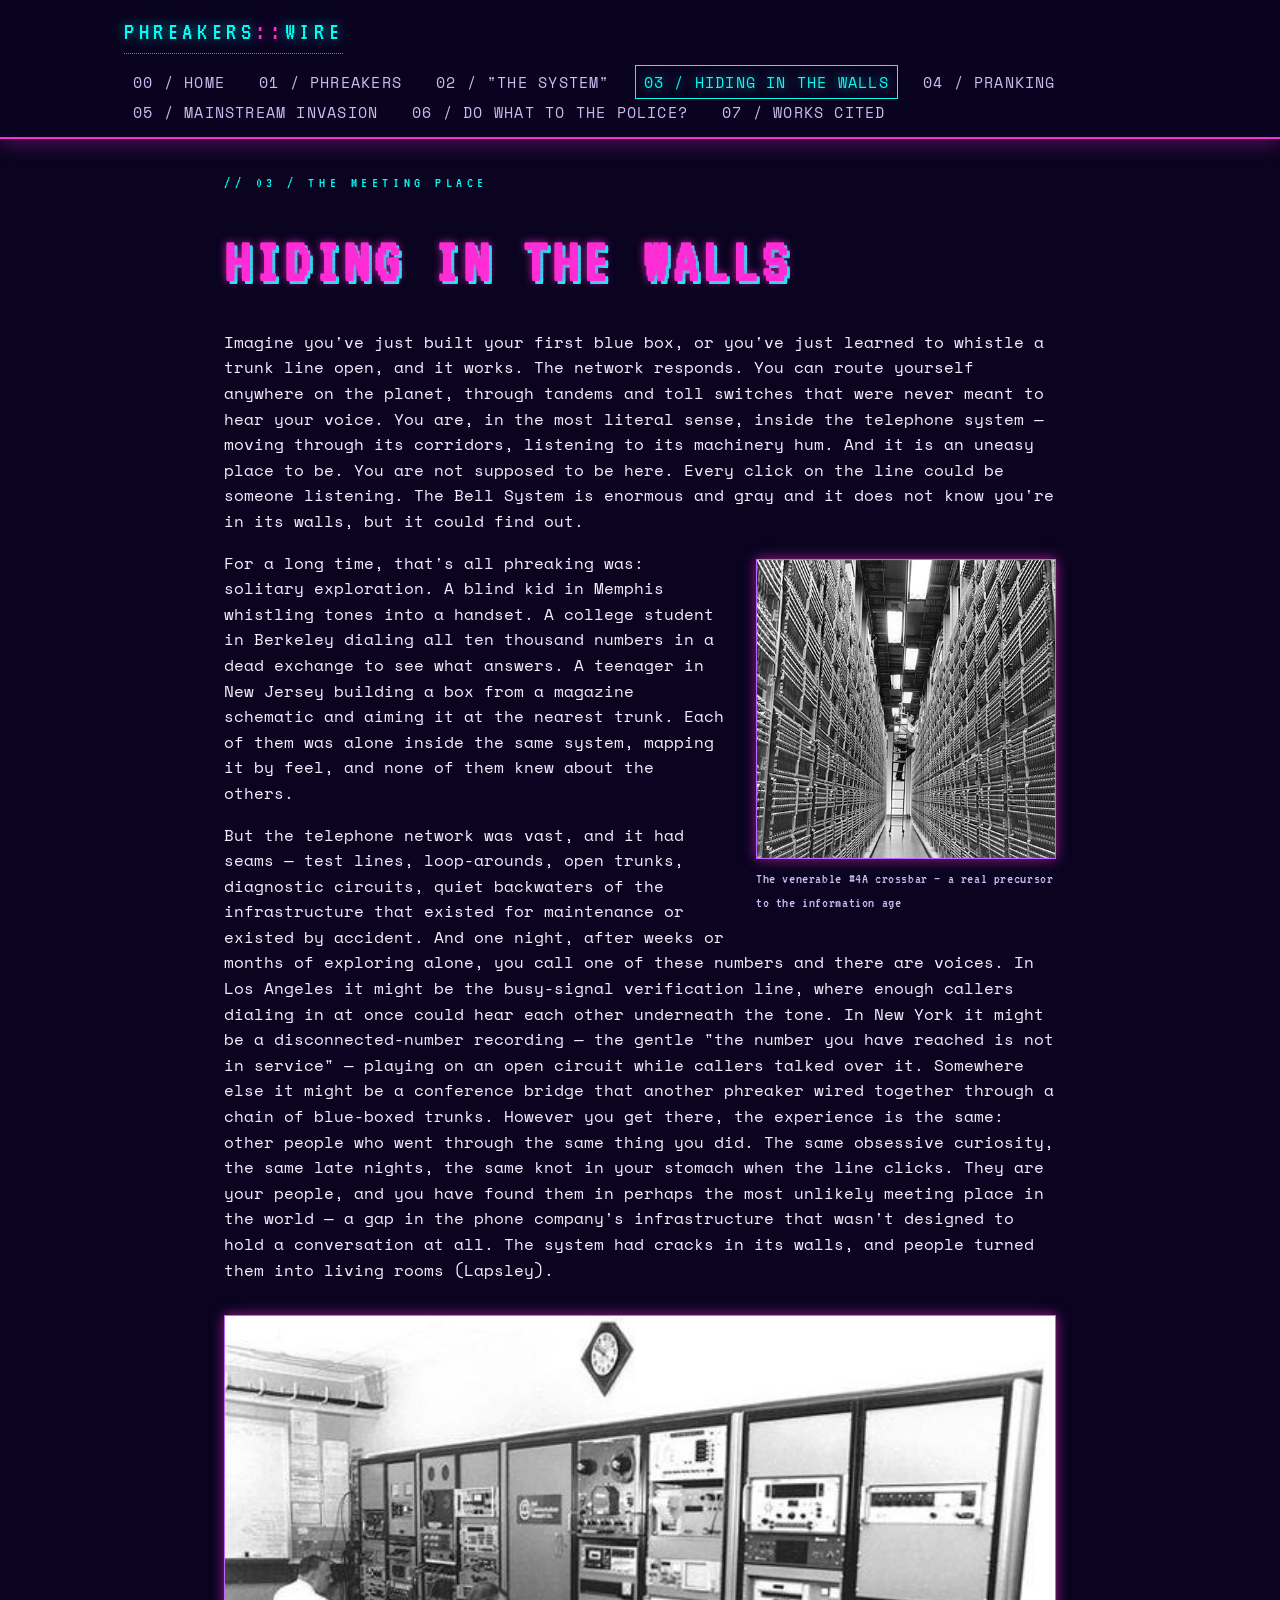
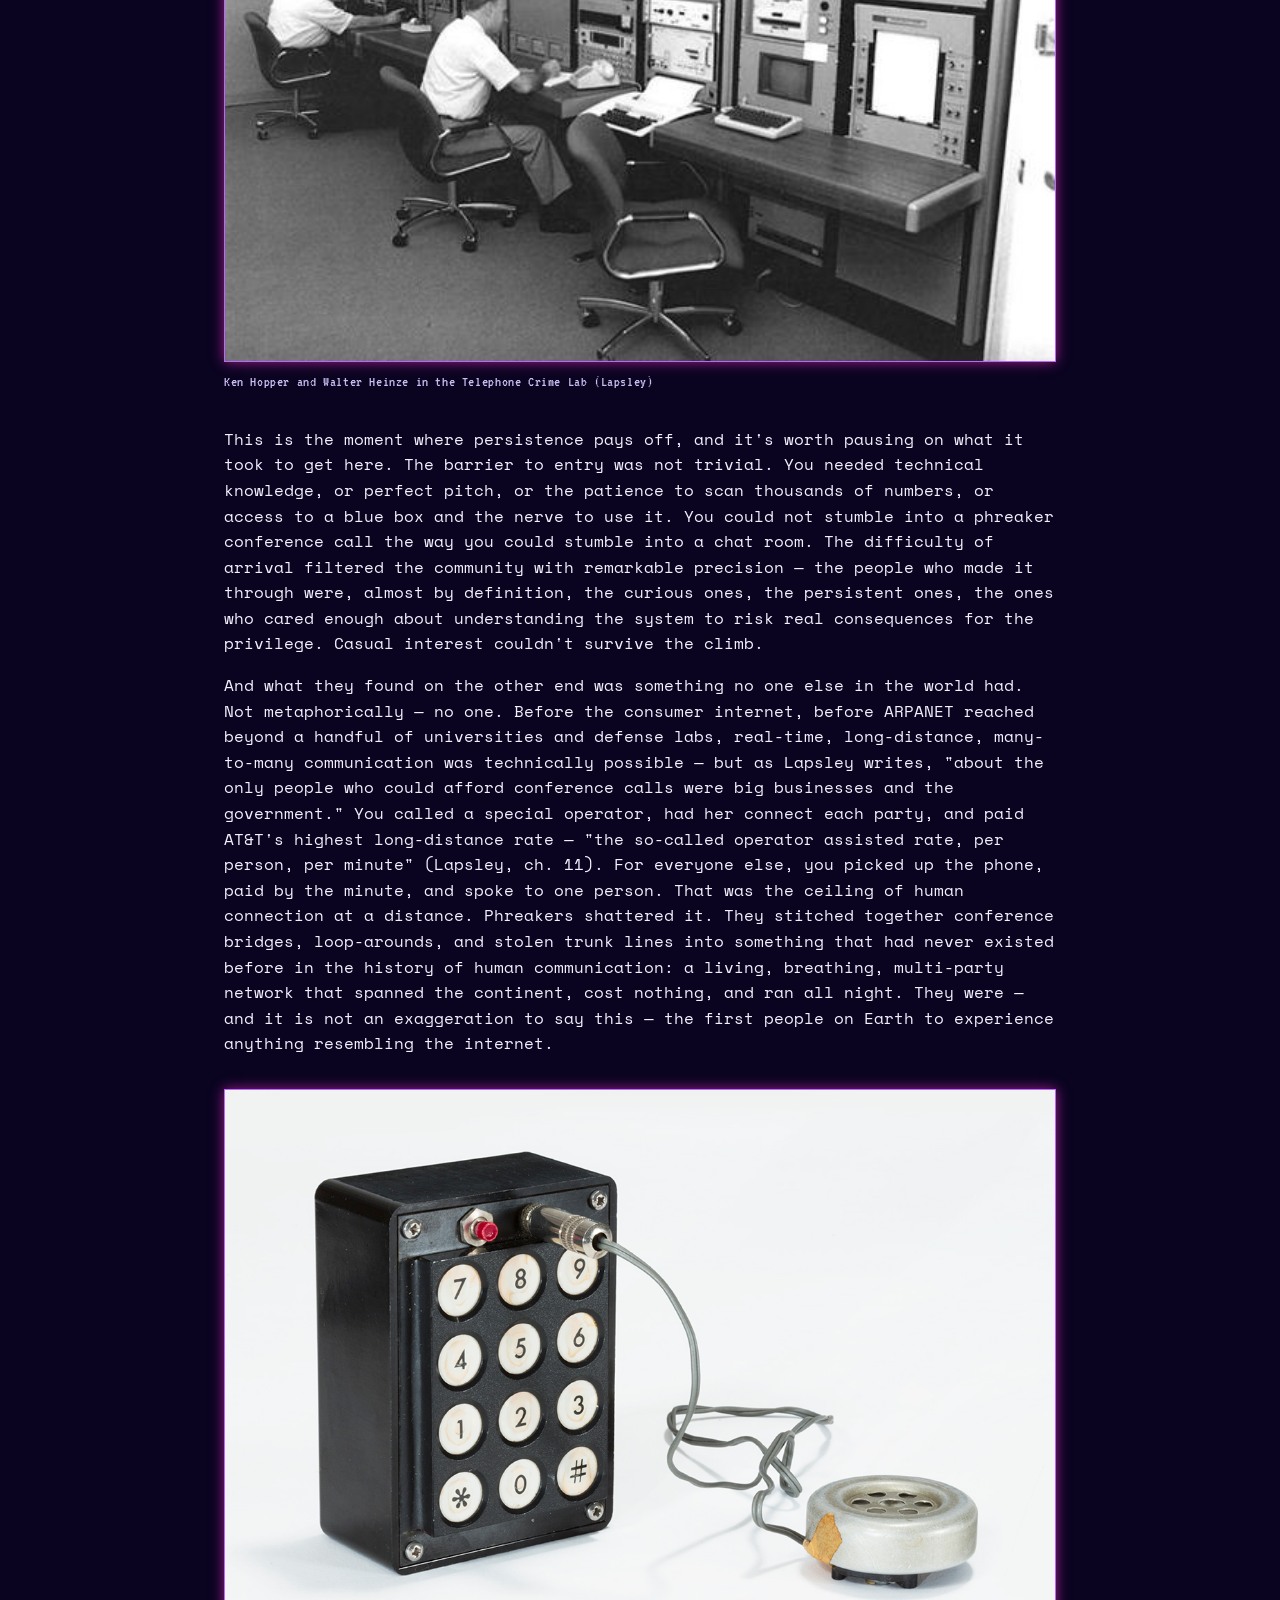
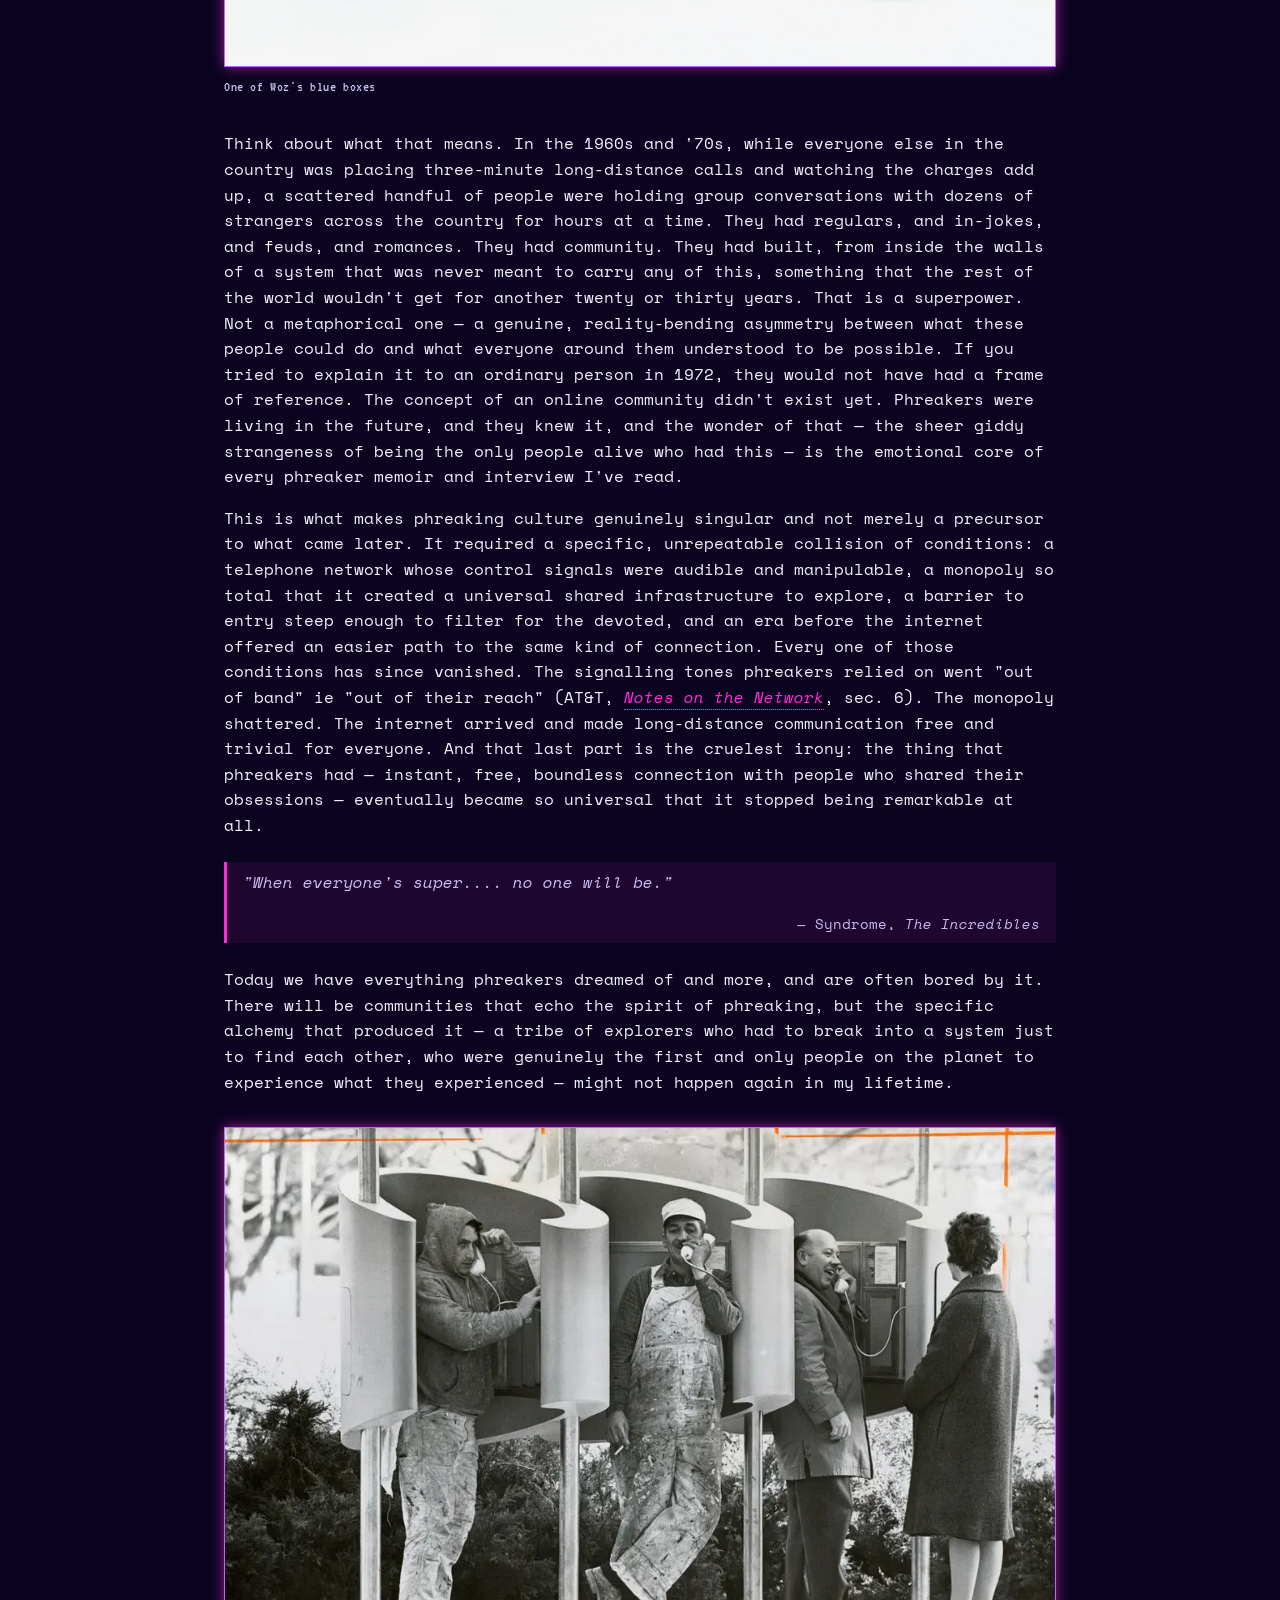
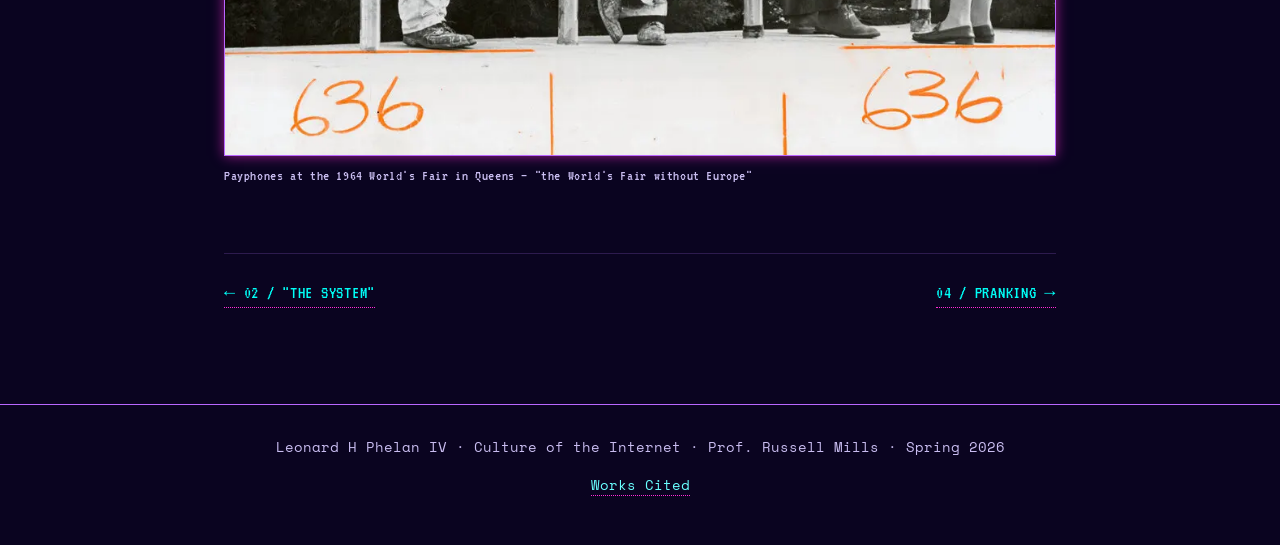
==== commit 43d93a1f: "all kinds of stuff" ====
--- a/pages/hiding-in-the-walls.html
+++ b/pages/hiding-in-the-walls.html
@@ -123,14 +123,17 @@
       total that it created a universal shared infrastructure to explore, a barrier to
       entry steep enough to filter for the devoted, and an era before the internet
       offered an easier path to the same kind of connection. Every one of those conditions
-      has since vanished. The signals went out of band (AT&amp;T,
+      has since vanished. The signalling tones phreakers relied on went "out of band" ie "out of their reach" (AT&amp;T,
       <a href="/documents/notn1980.pdf"><em>Notes on the Network</em></a>, sec. 6). The
       monopoly shattered. The internet arrived and made long-distance communication free
       and trivial for everyone. And that last part is the cruelest irony: the thing that
       phreakers had — instant, free, boundless connection with people who shared their
       obsessions — eventually became so universal that it stopped being remarkable at all.
     </p>
-    <blockquote>When everyone's super.... no one will be. — Syndrome, <i>The Incredibles</i></blockquote>
+    <blockquote>
+      <p>"When everyone's super.... no one will be."</p>
+      <span class="attribution">— Syndrome, <i>The Incredibles</i></span>
+    </blockquote>
     <p>
       Today we have everything phreakers dreamed of and more, and are often
       bored by it. There will be communities that echo the spirit of phreaking, but the
--- a/css/theme.css
+++ b/css/theme.css
@@ -203,6 +203,15 @@
   font-style: italic;
 }
 
+blockquote .attribution {
+  font-style: normal;
+  display: block;
+  margin-top: 0.5rem;
+  font-size: 0.9rem;
+  color: var(--ink-dim);
+  text-align: right;
+}
+
 code {
   font-family: var(--font-body);
   background: rgba(0, 255, 247, 0.1);
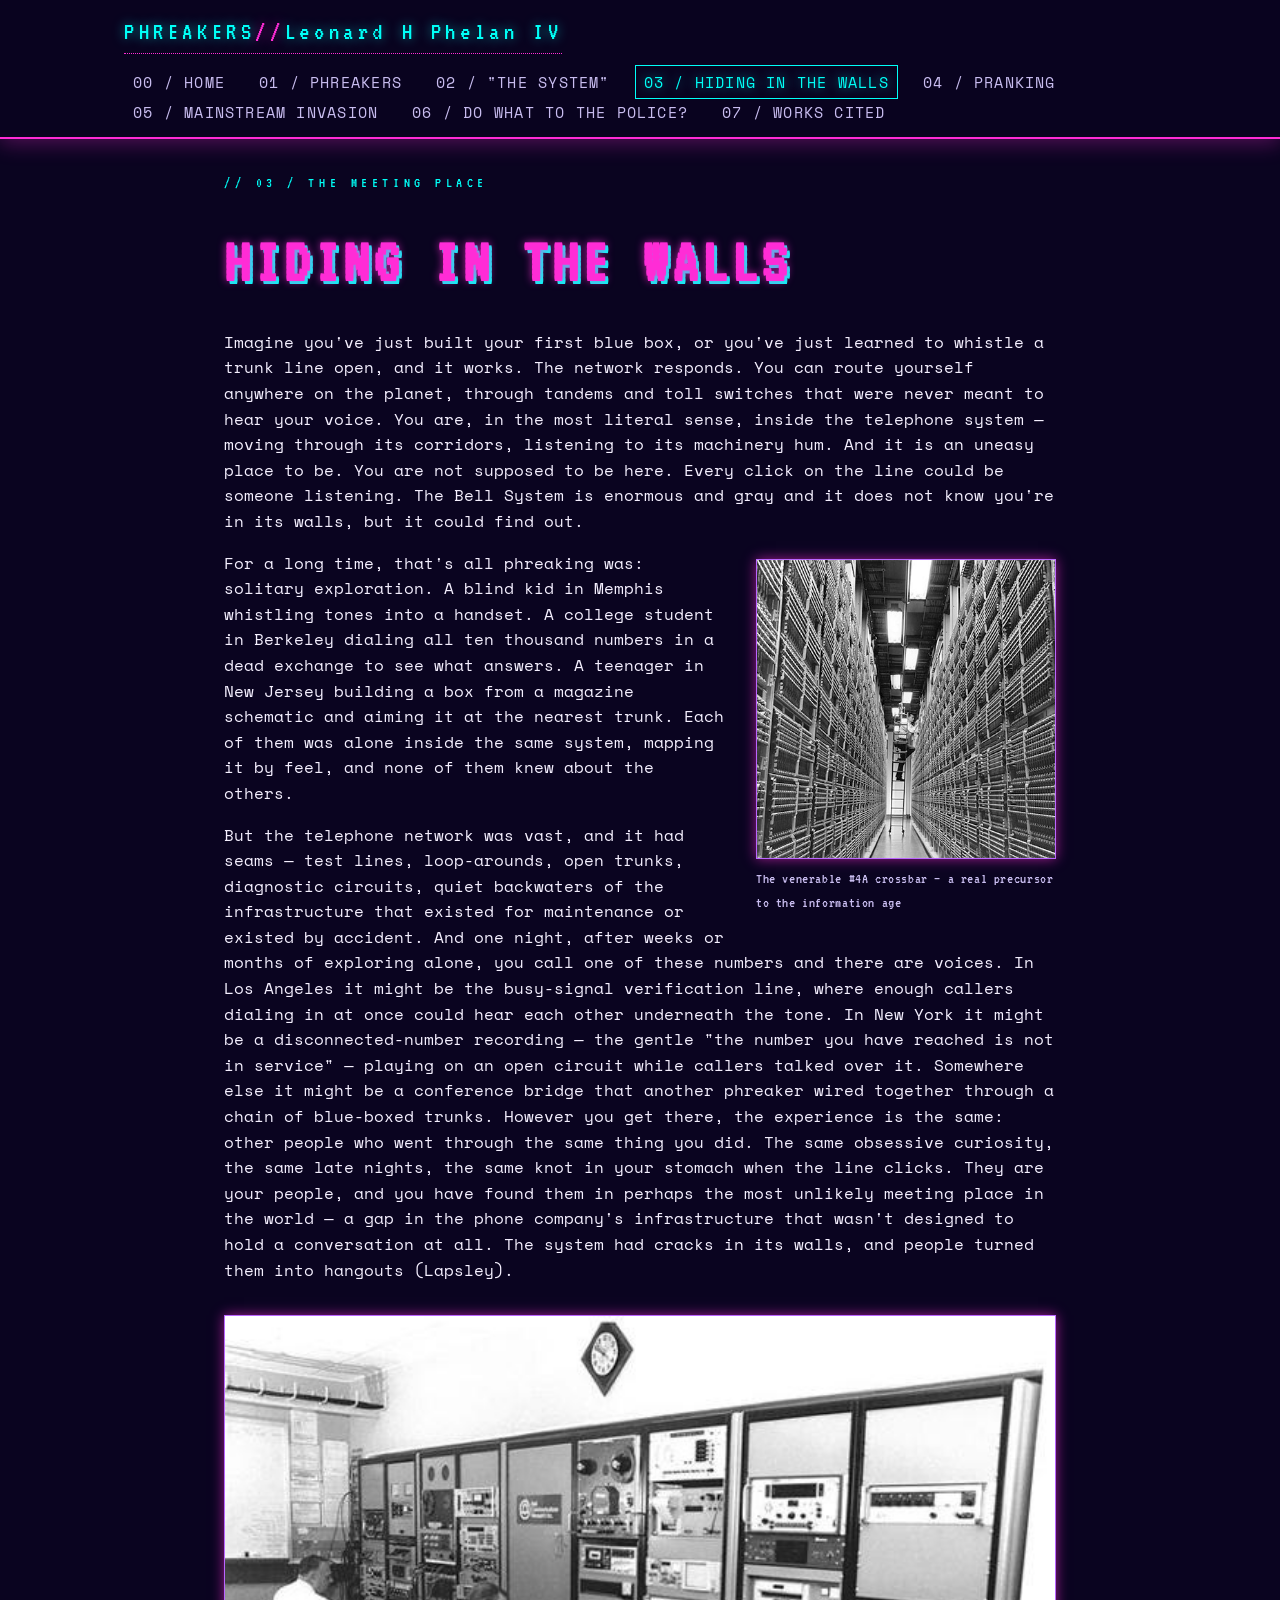
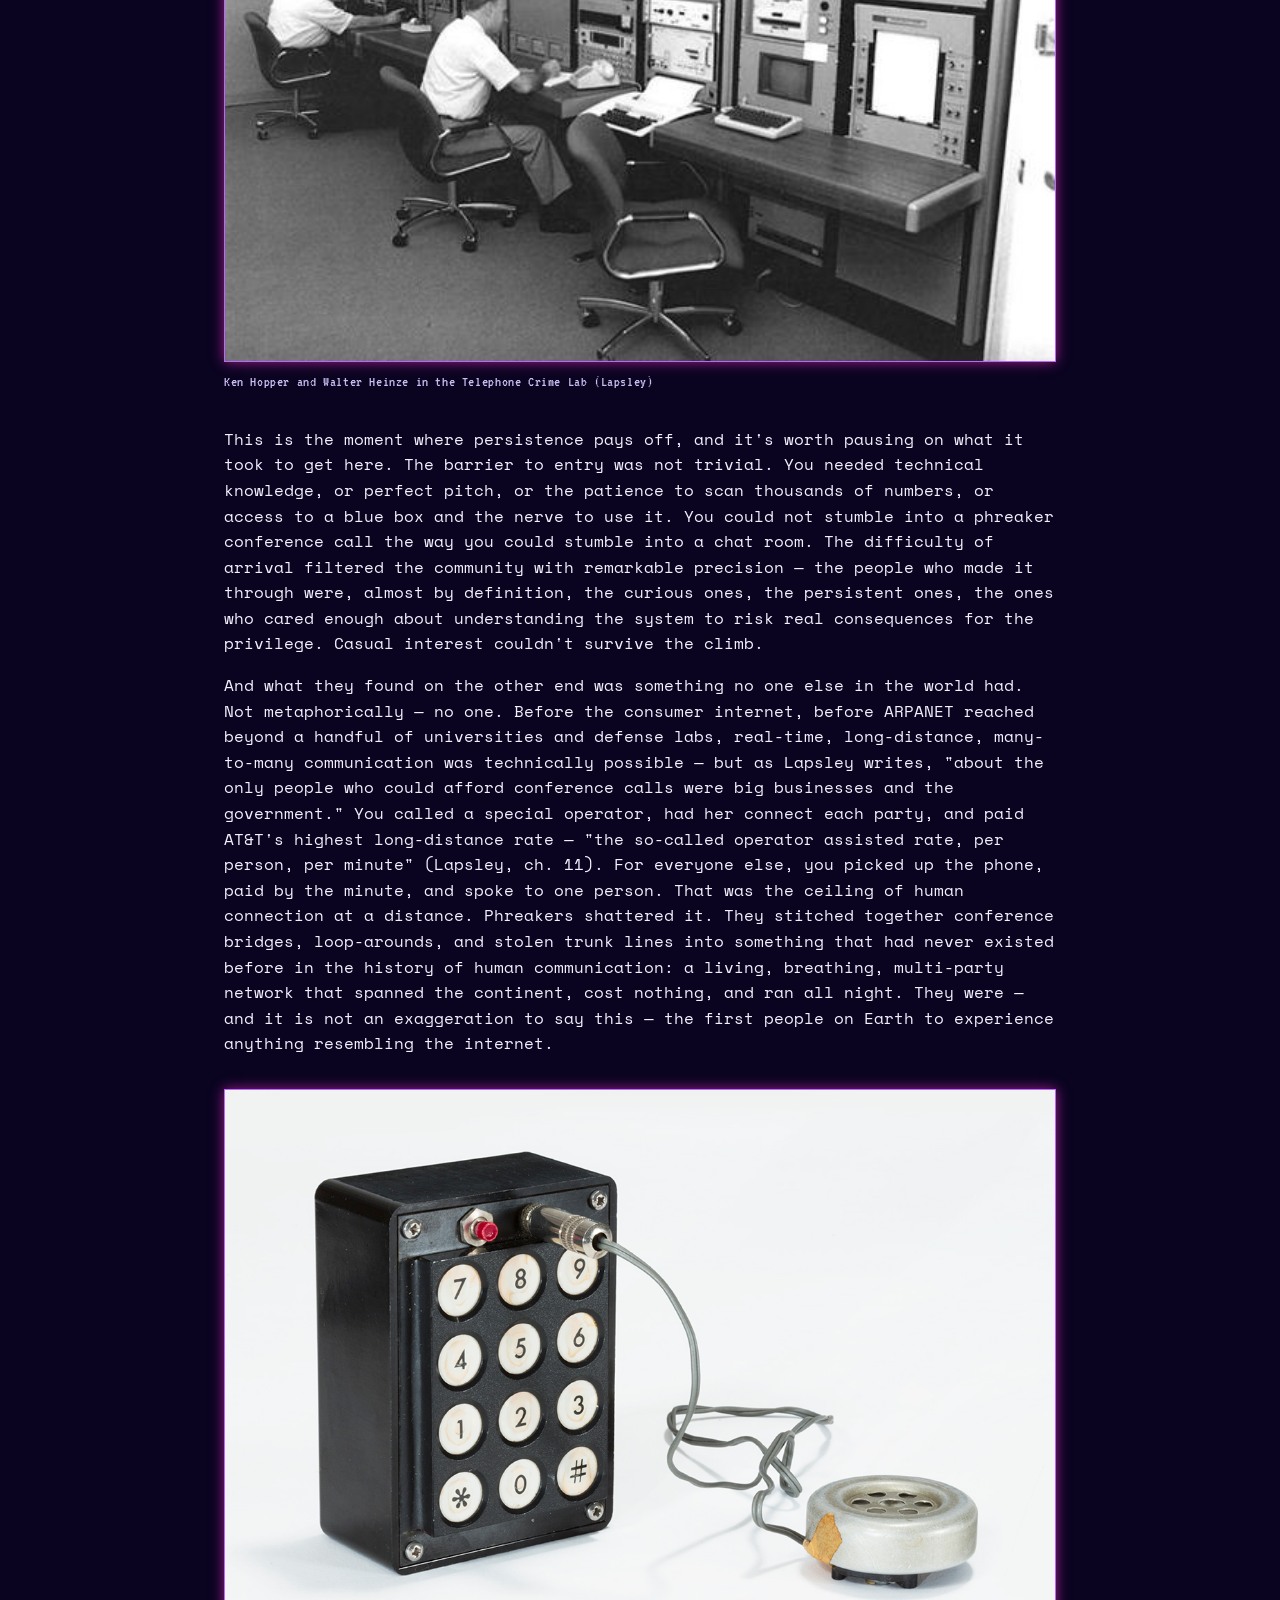
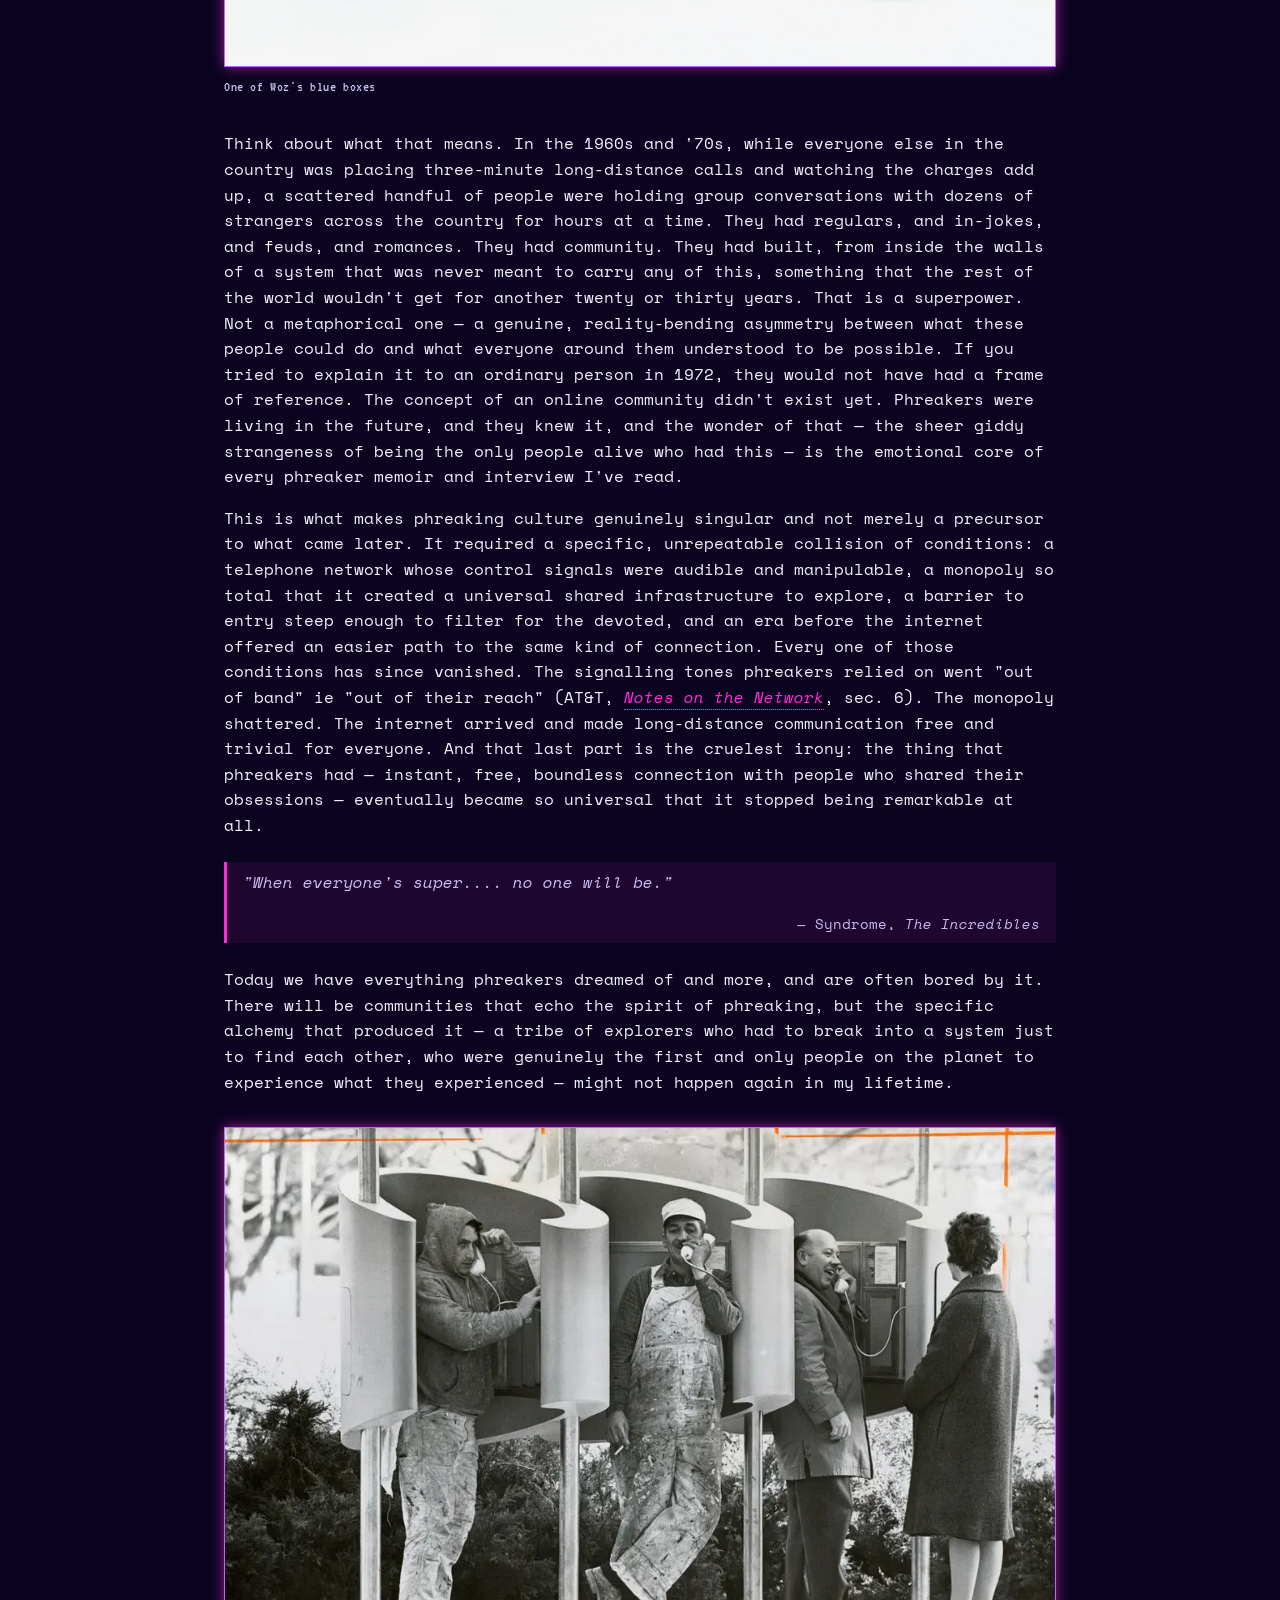
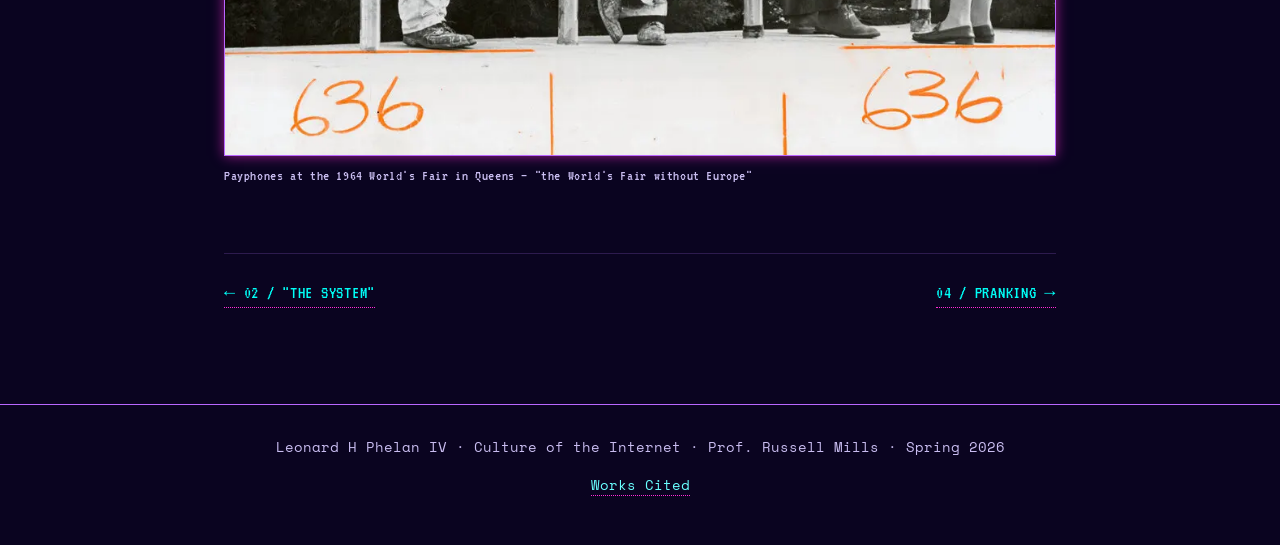
==== commit 5f53d34e: "numerous things" ====
--- a/pages/hiding-in-the-walls.html
+++ b/pages/hiding-in-the-walls.html
@@ -57,7 +57,7 @@
       clicks. They are your people, and you have found them in perhaps the most unlikely
       meeting place in the world — a gap in the phone company's infrastructure that
       wasn't designed to hold a conversation at all. The system had cracks in its walls,
-      and people turned them into living rooms (Lapsley).
+      and people turned them into hangouts (Lapsley).
     </p>
 
     <figure>
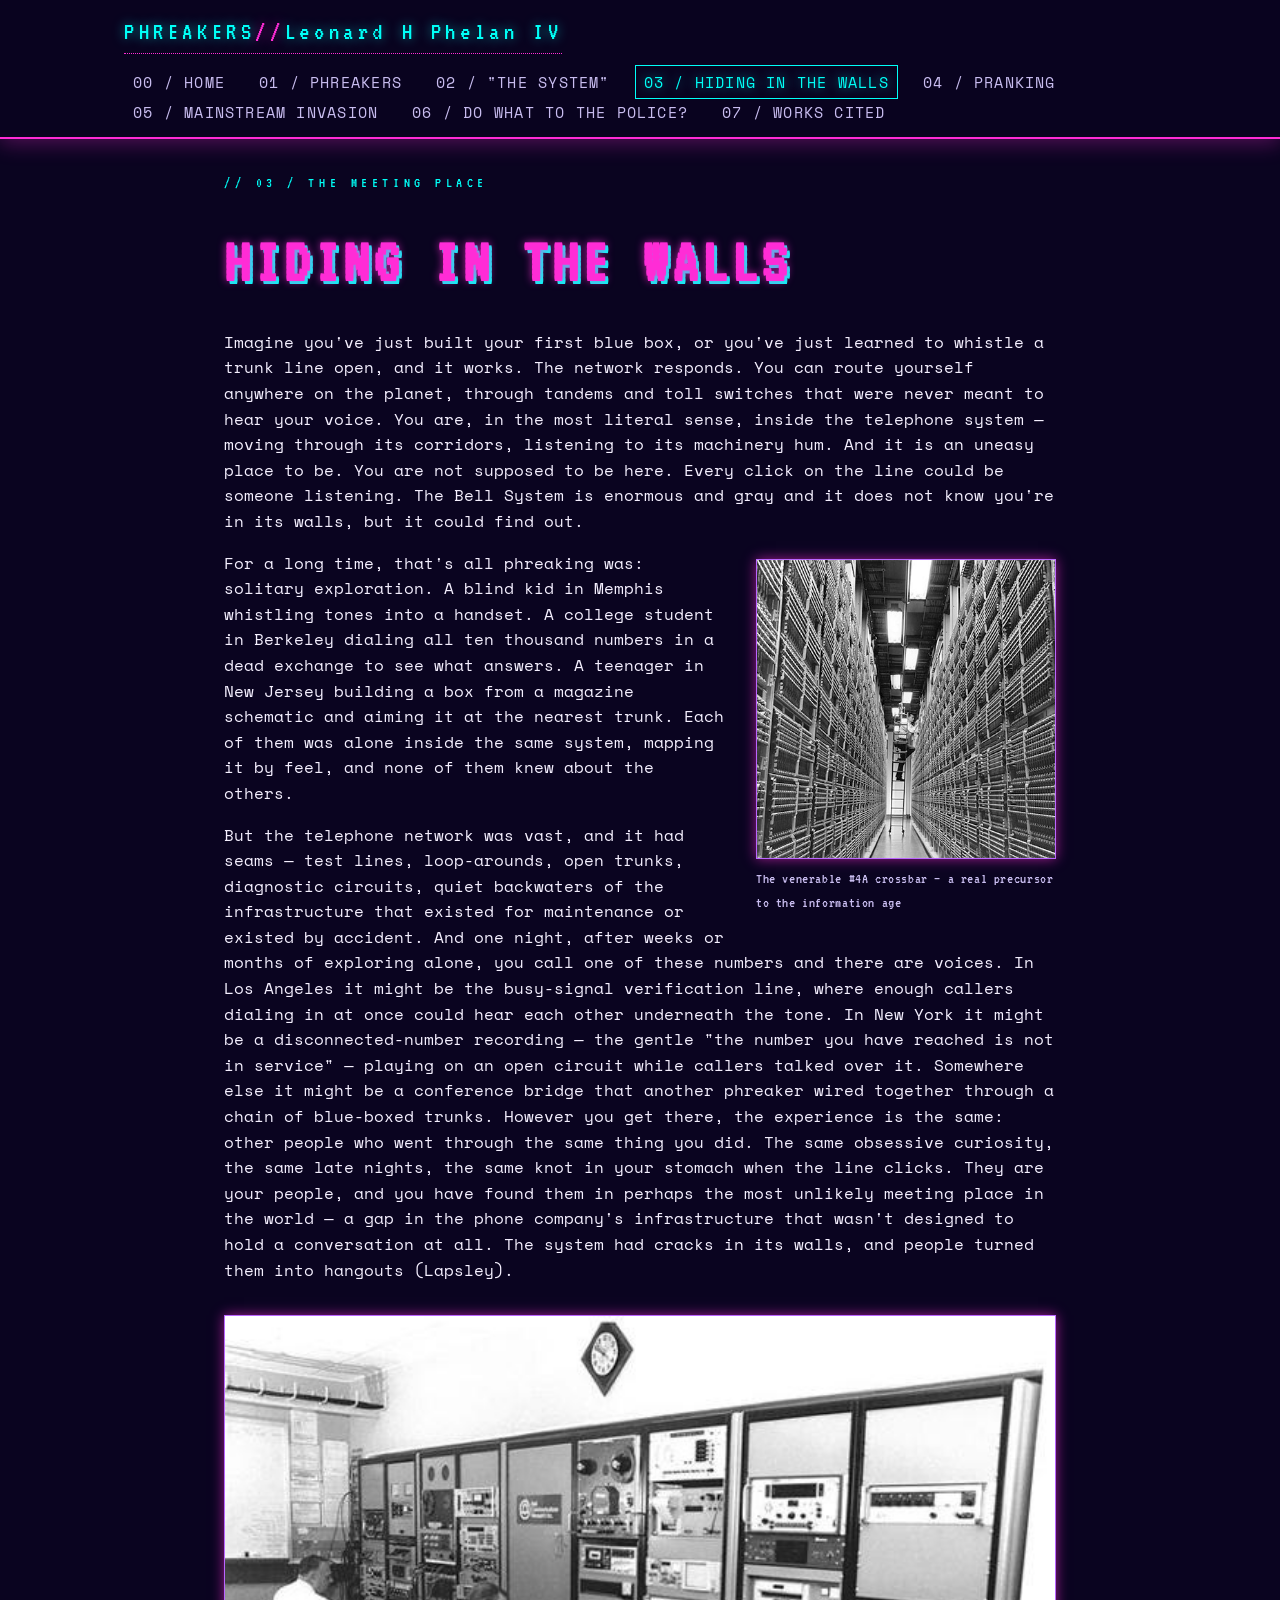
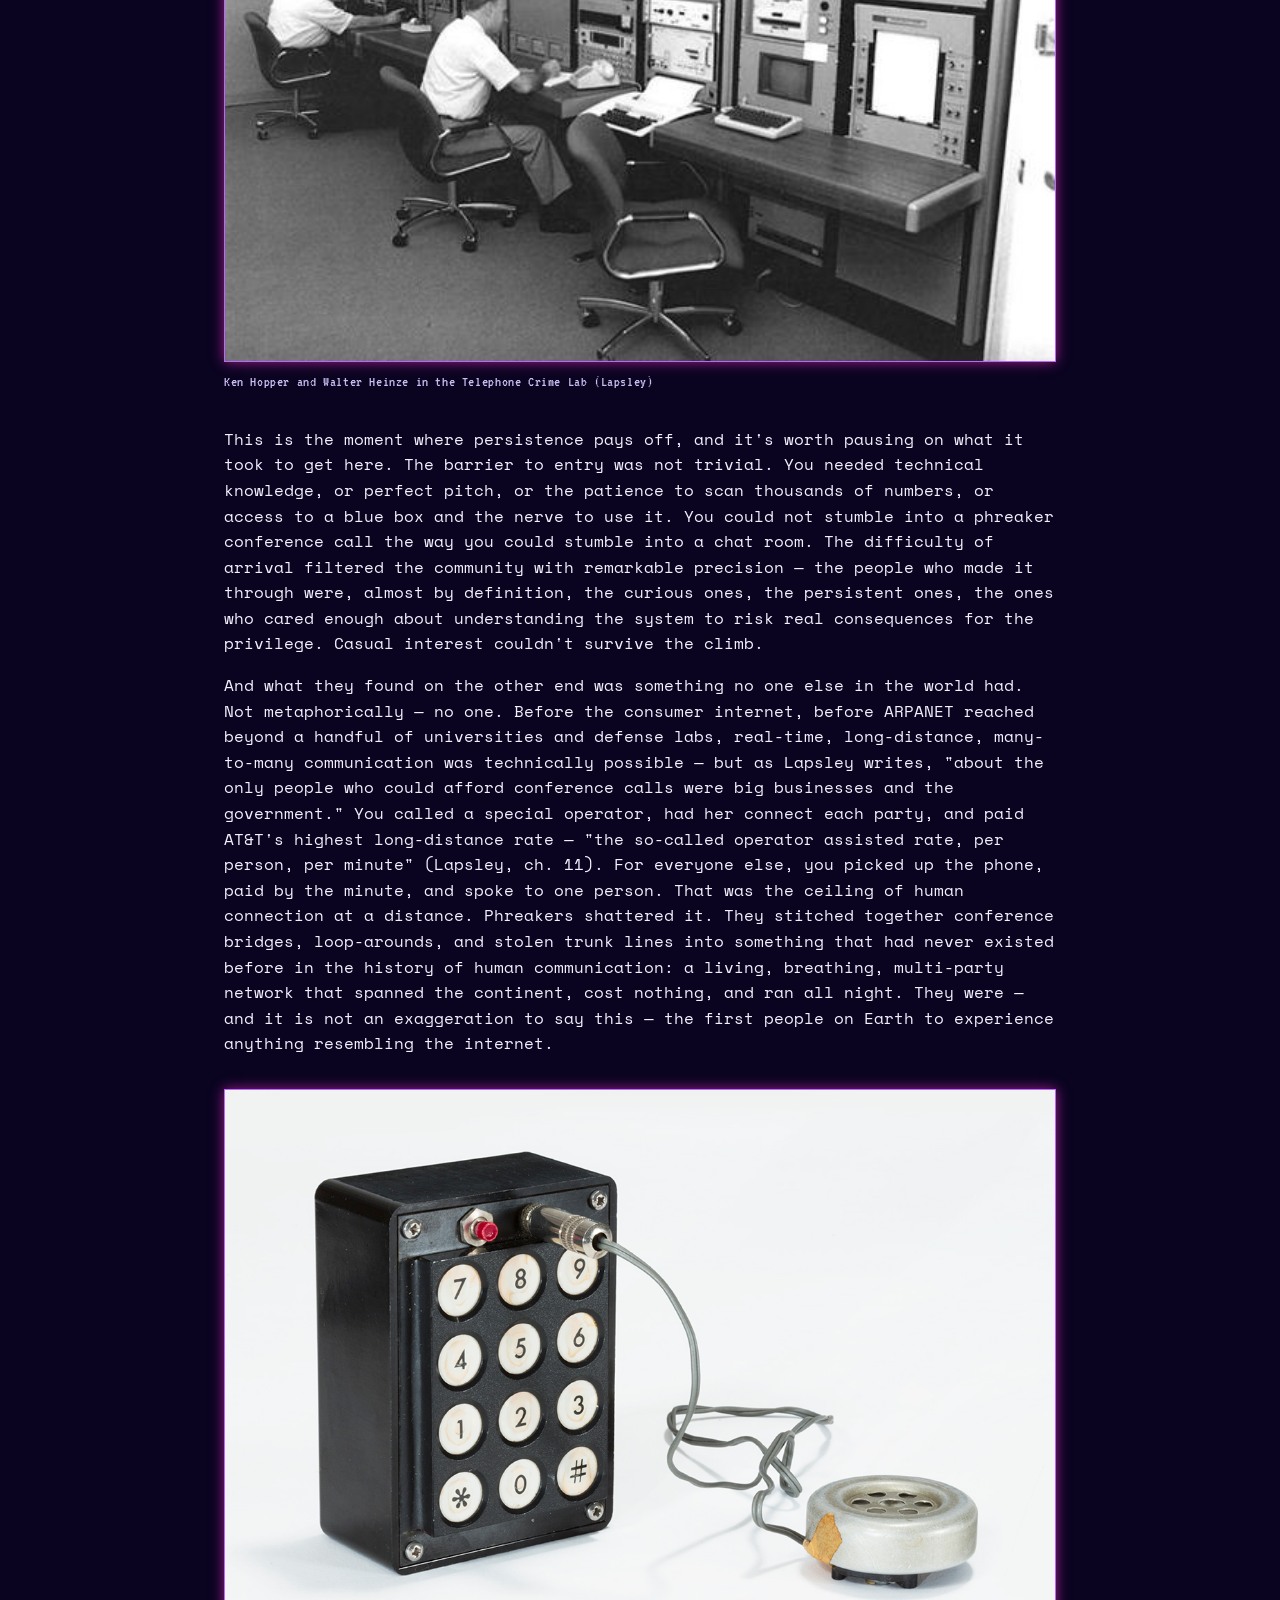
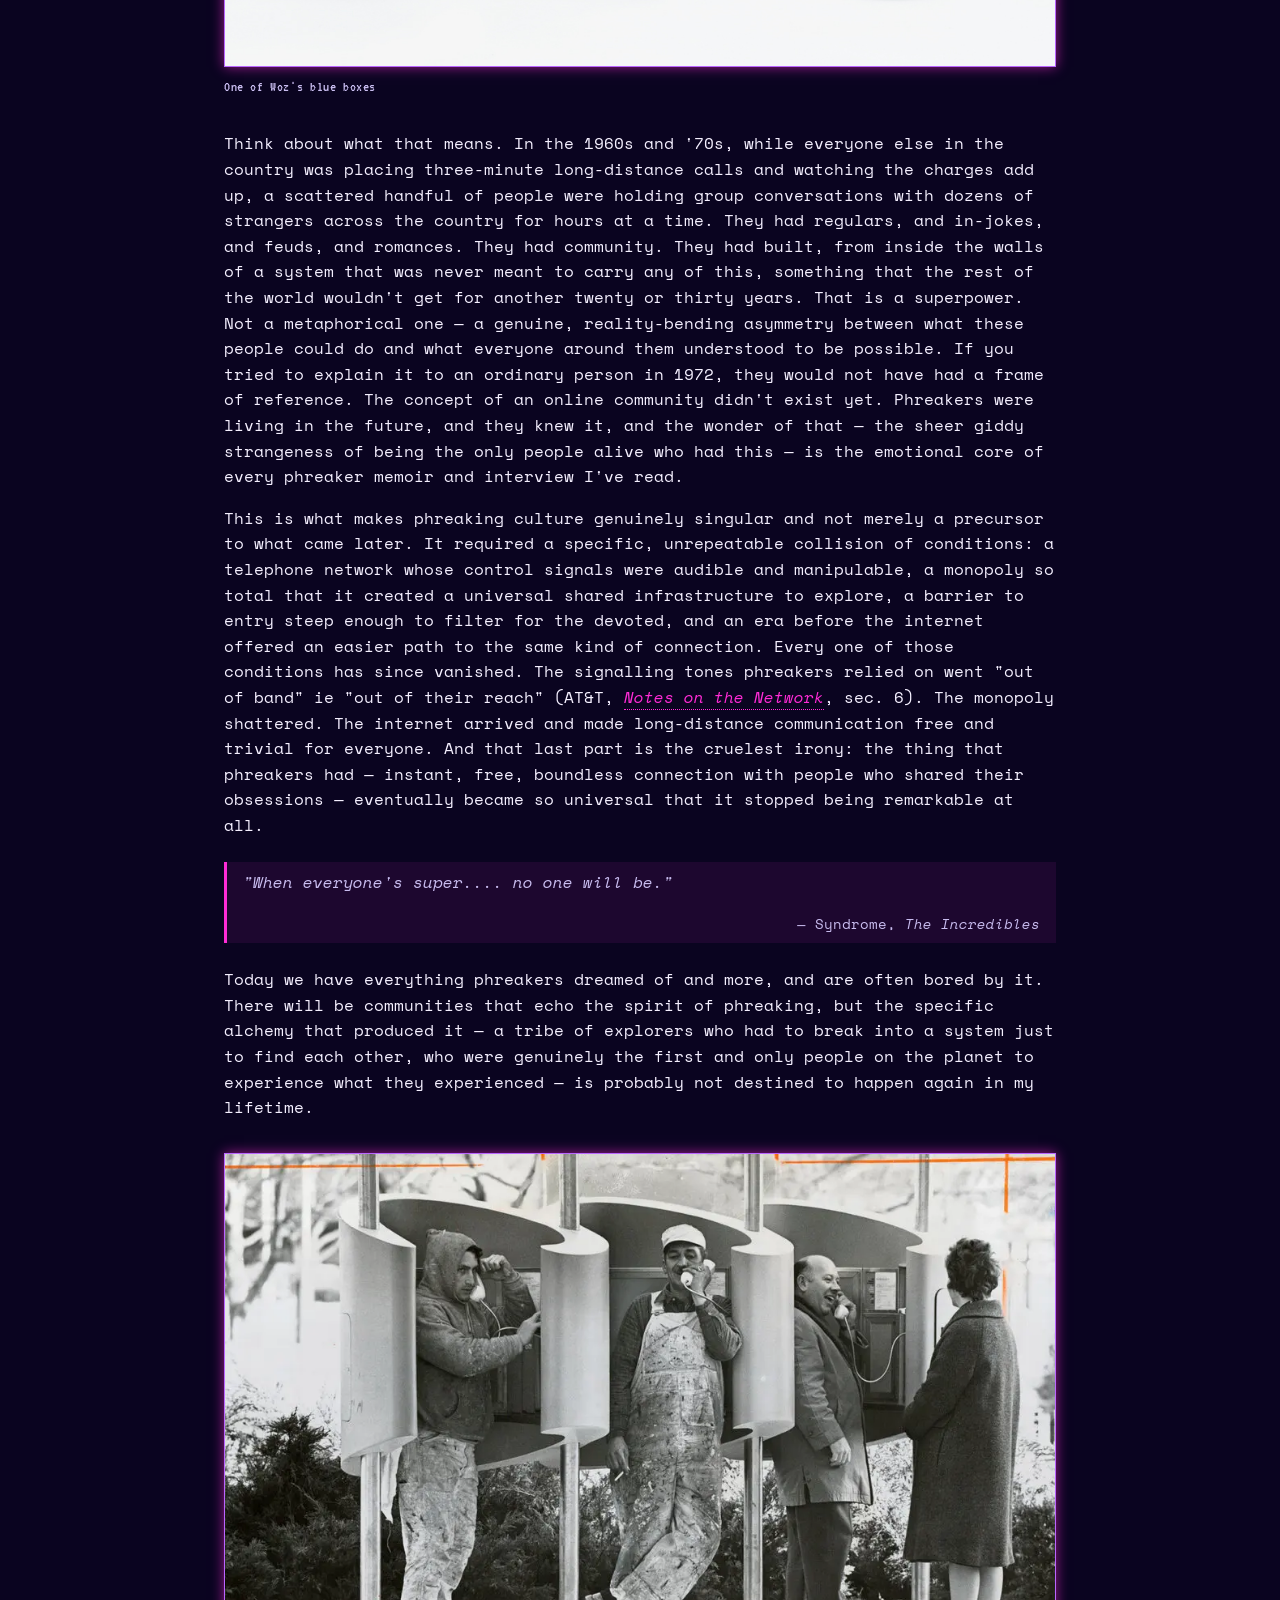
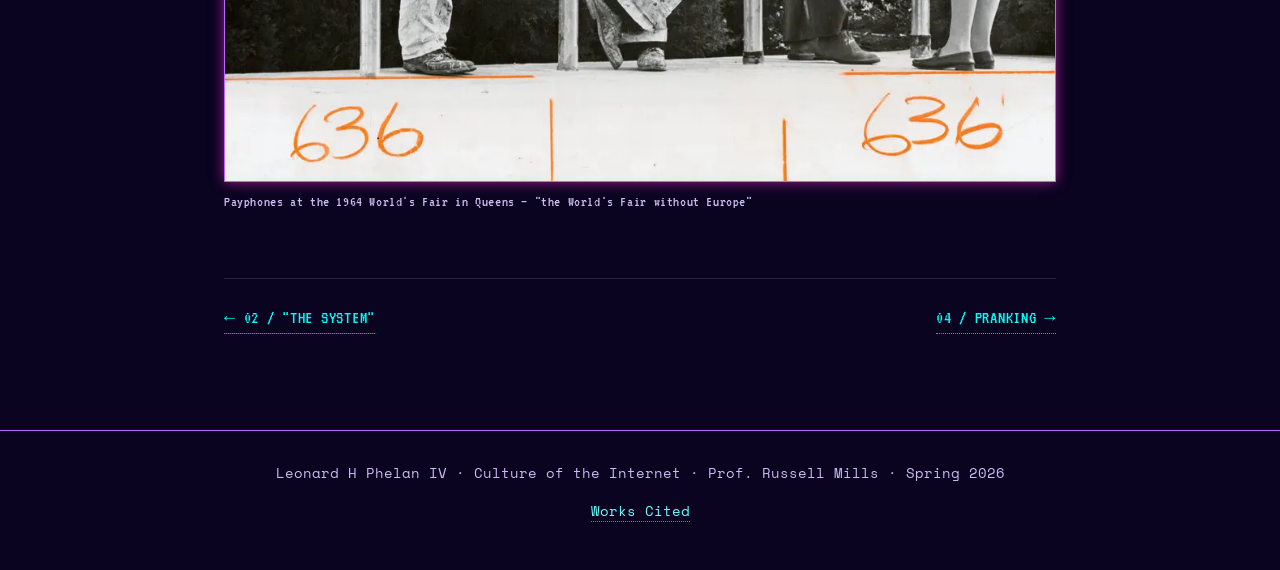
==== commit a8c0a5e3: "tweak" ====
--- a/pages/hiding-in-the-walls.html
+++ b/pages/hiding-in-the-walls.html
@@ -139,7 +139,7 @@
       bored by it. There will be communities that echo the spirit of phreaking, but the
       specific alchemy that produced it — a tribe of explorers who had to break into a
       system just to find each other, who were genuinely the first and only people on the
-      planet to experience what they experienced — might not happen again in my lifetime.
+      planet to experience what they experienced — is probably not destined to happen again in my lifetime.
     </p>
 
     <figure>
--- a/css/theme.css
+++ b/css/theme.css
@@ -130,7 +130,14 @@
   transition: color 120ms, border-color 120ms, text-shadow 120ms;
 }
 
-.site-nav a:hover,
+@media (hover: hover) {
+  .site-nav a:hover {
+    color: var(--cyan);
+    border-color: var(--cyan);
+    text-shadow: var(--shadow-cyan);
+  }
+}
+
 .site-nav a[aria-current="page"] {
   color: var(--cyan);
   border-color: var(--cyan);
@@ -412,8 +419,15 @@
   .hamburger { display: flex; }
 
   .site-header__inner {
-    flex-direction: row;
-    align-items: center;
+    flex-wrap: nowrap;
+  }
+
+  .site-header__brand {
+    flex: 1;
+    min-width: 0;
+    overflow: hidden;
+    text-overflow: ellipsis;
+    white-space: nowrap;
   }
 
   .site-nav {
@@ -445,6 +459,7 @@
     display: block;
     padding: 0.6rem 0.5rem;
     font-size: 1rem;
+    -webkit-tap-highlight-color: transparent;
   }
 
   .sidebar-overlay.open {
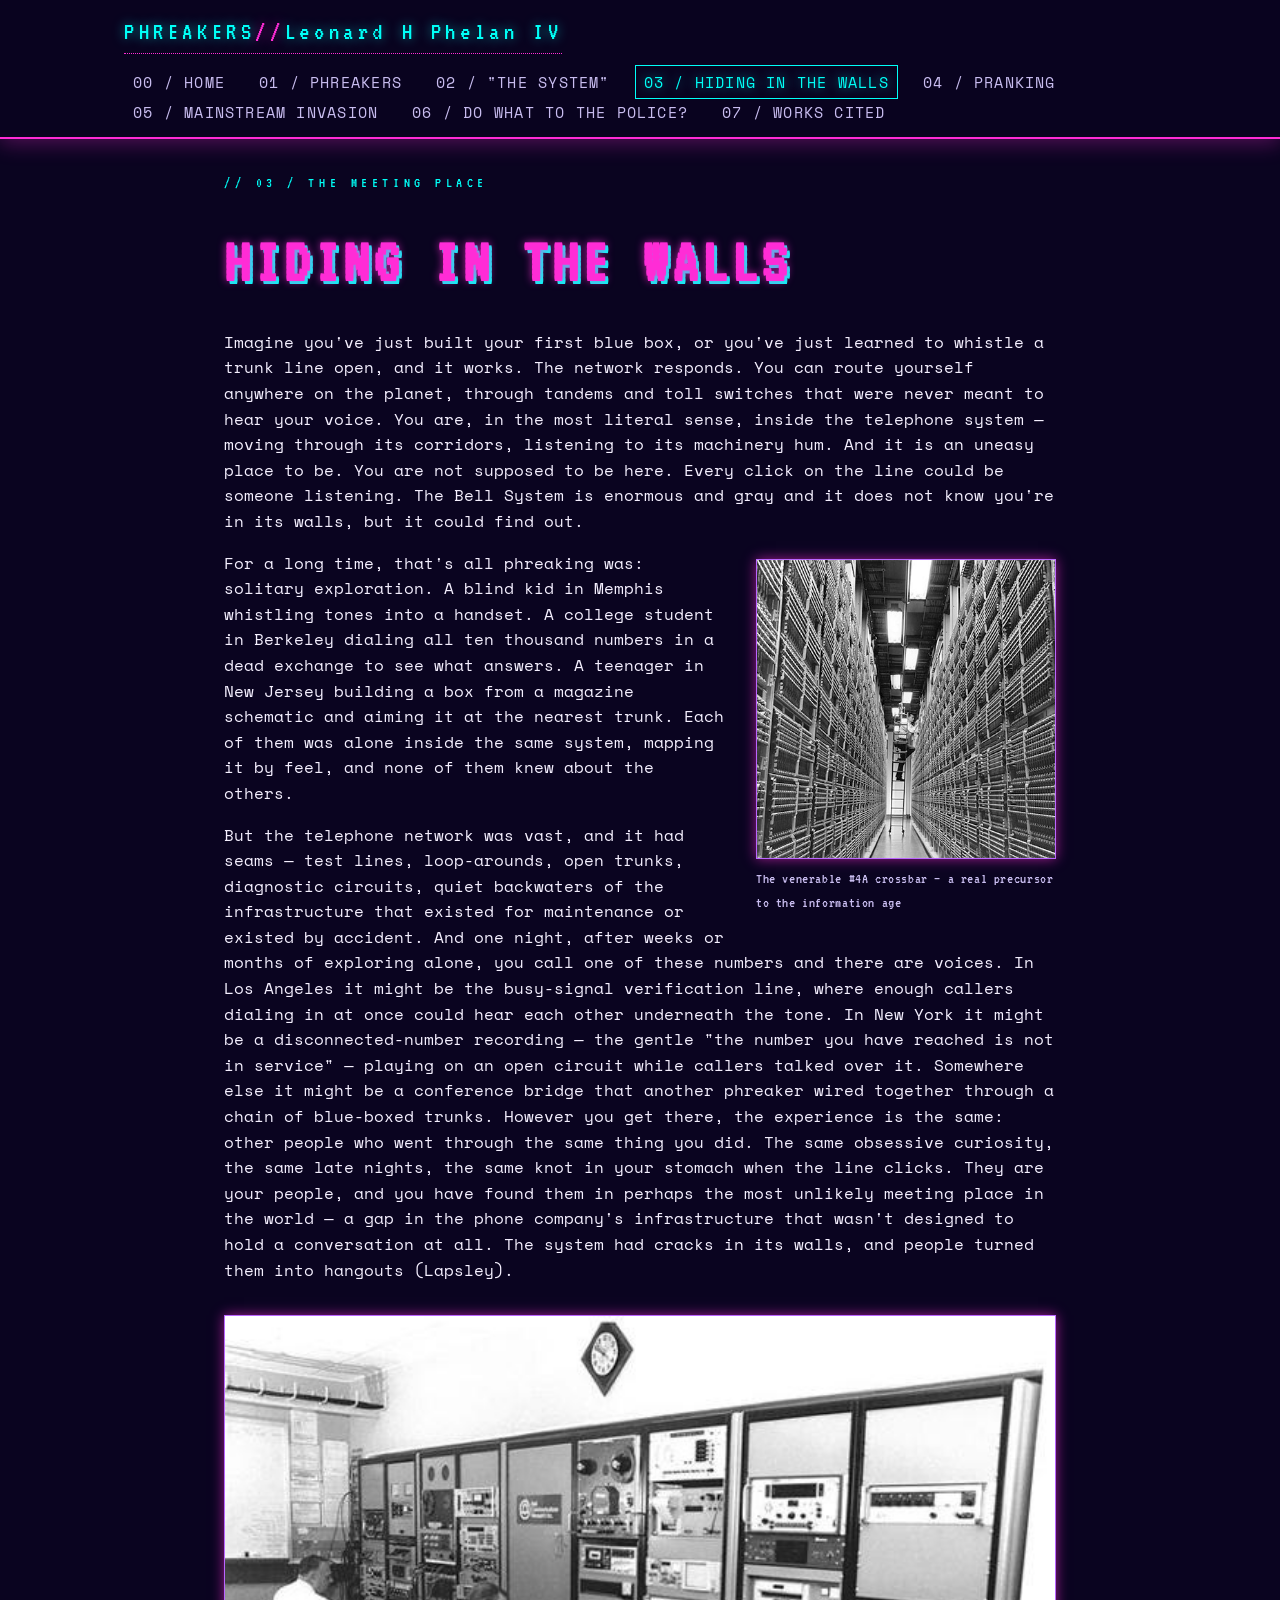
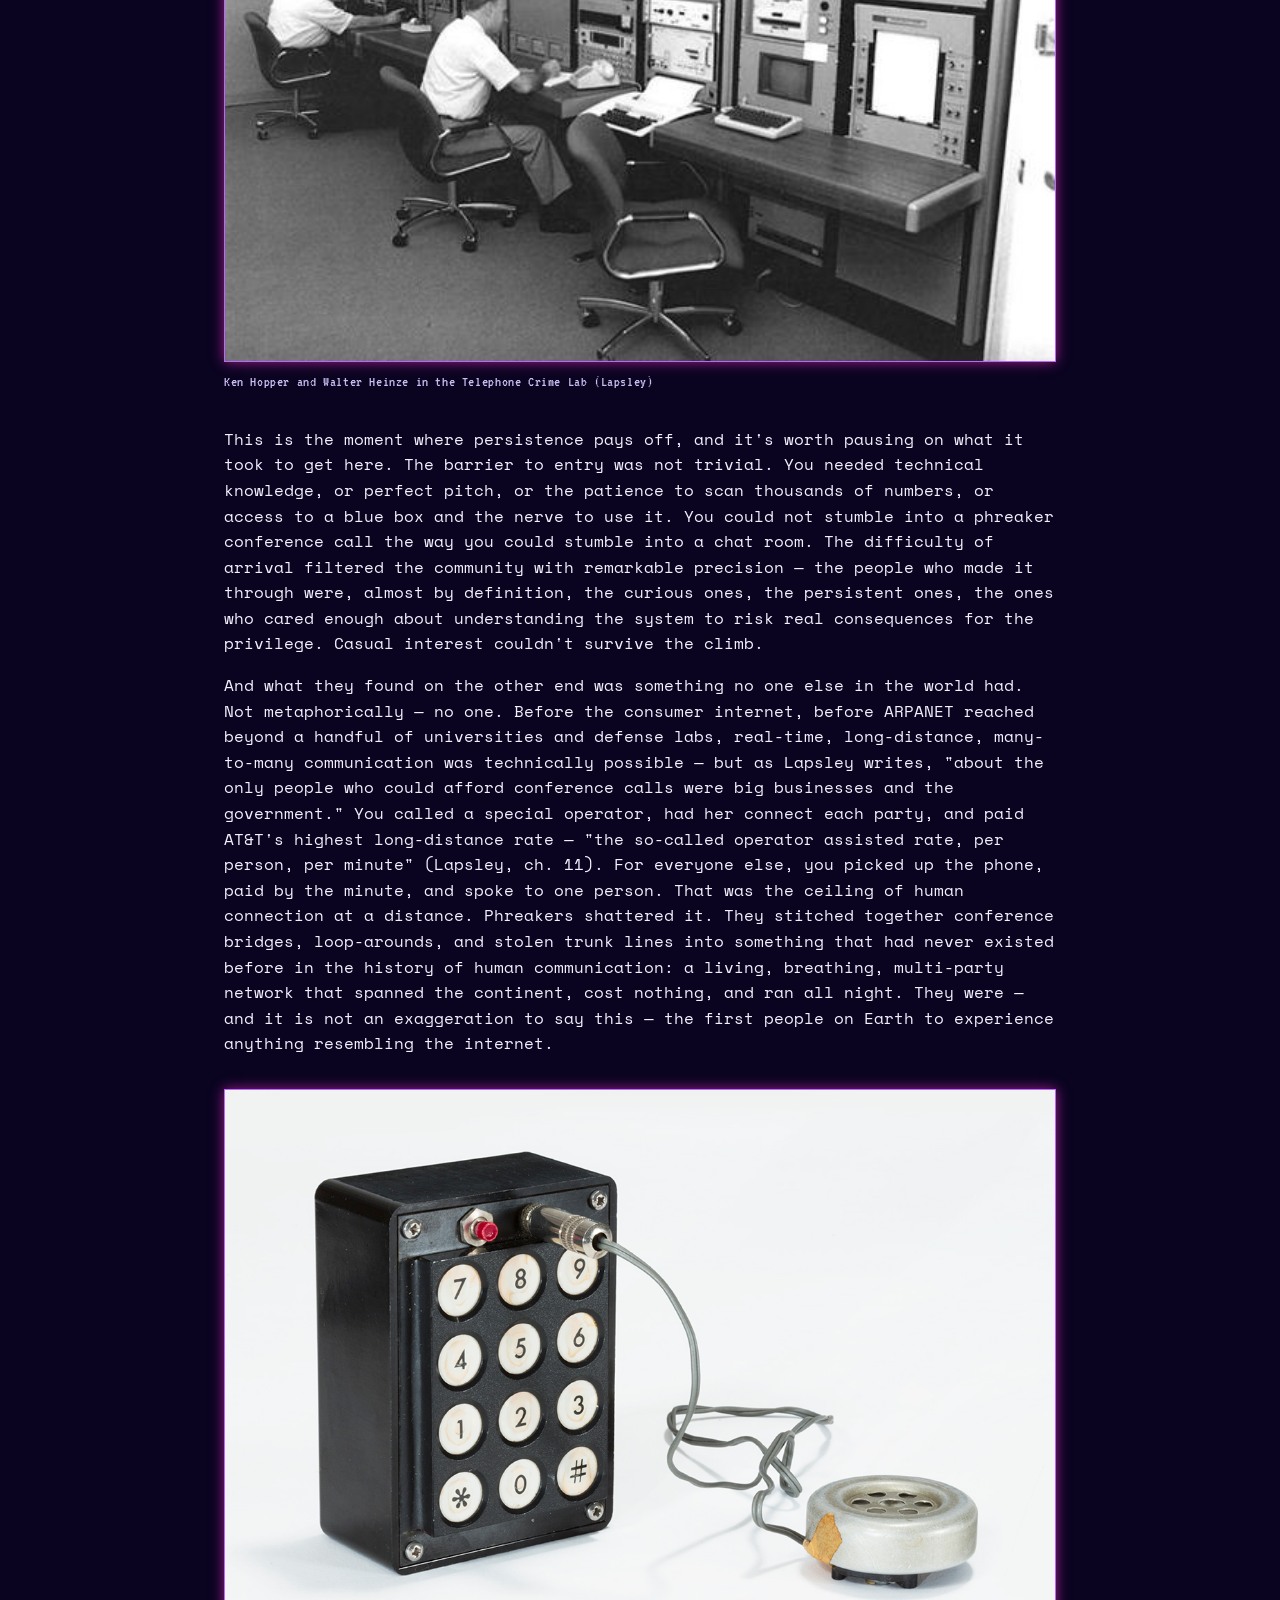
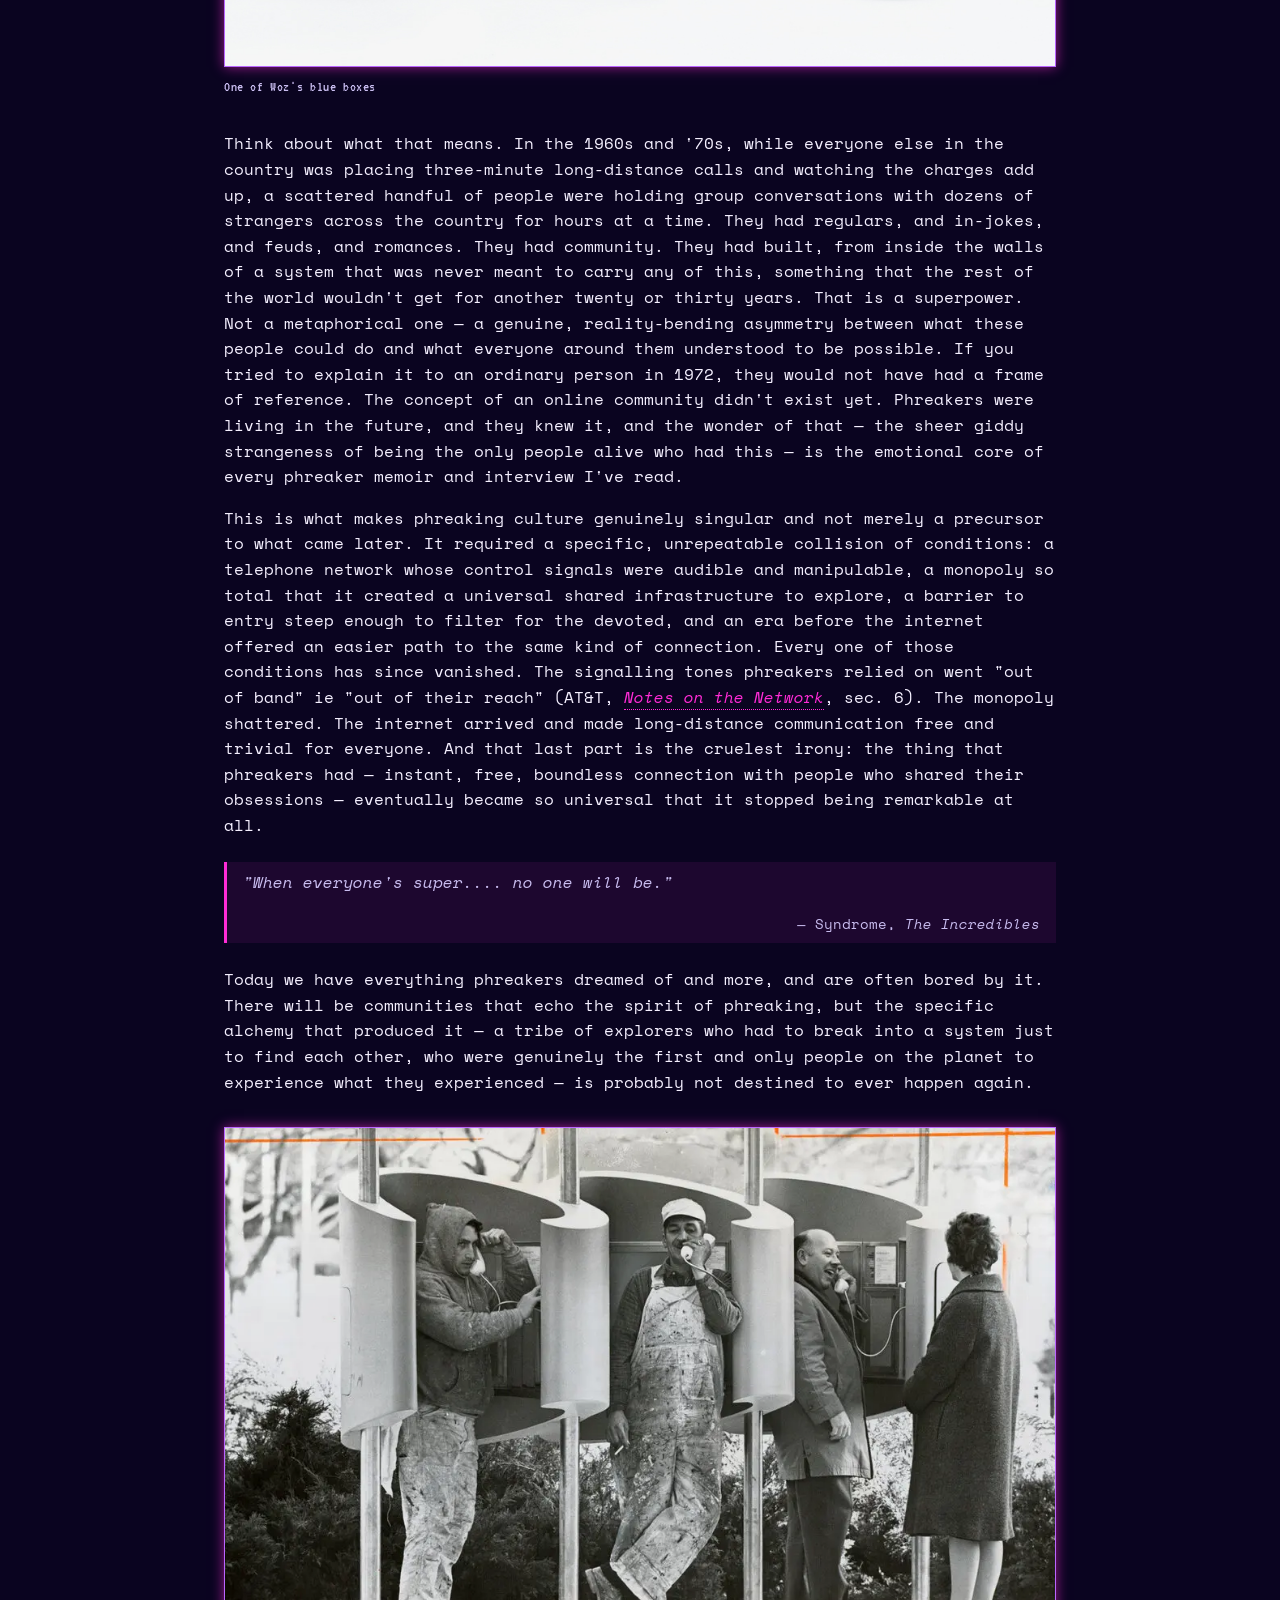
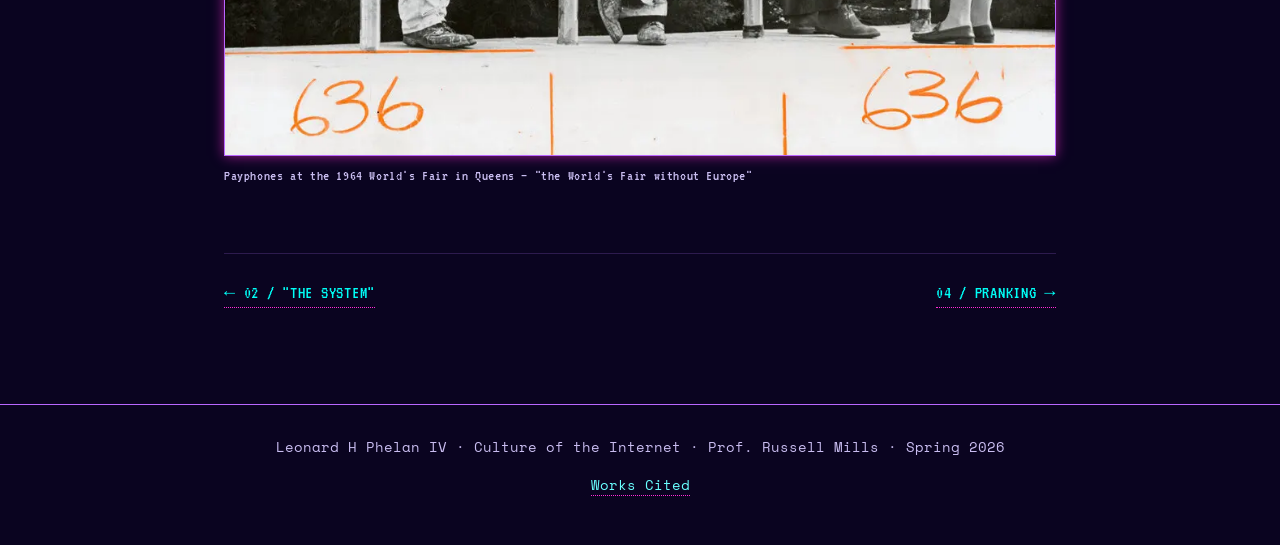
==== commit b504a2b3: "tweak" ====
--- a/pages/hiding-in-the-walls.html
+++ b/pages/hiding-in-the-walls.html
@@ -139,7 +139,7 @@
       bored by it. There will be communities that echo the spirit of phreaking, but the
       specific alchemy that produced it — a tribe of explorers who had to break into a
       system just to find each other, who were genuinely the first and only people on the
-      planet to experience what they experienced — is probably not destined to happen again in my lifetime.
+      planet to experience what they experienced — is probably not destined to ever happen again.
     </p>
 
     <figure>
